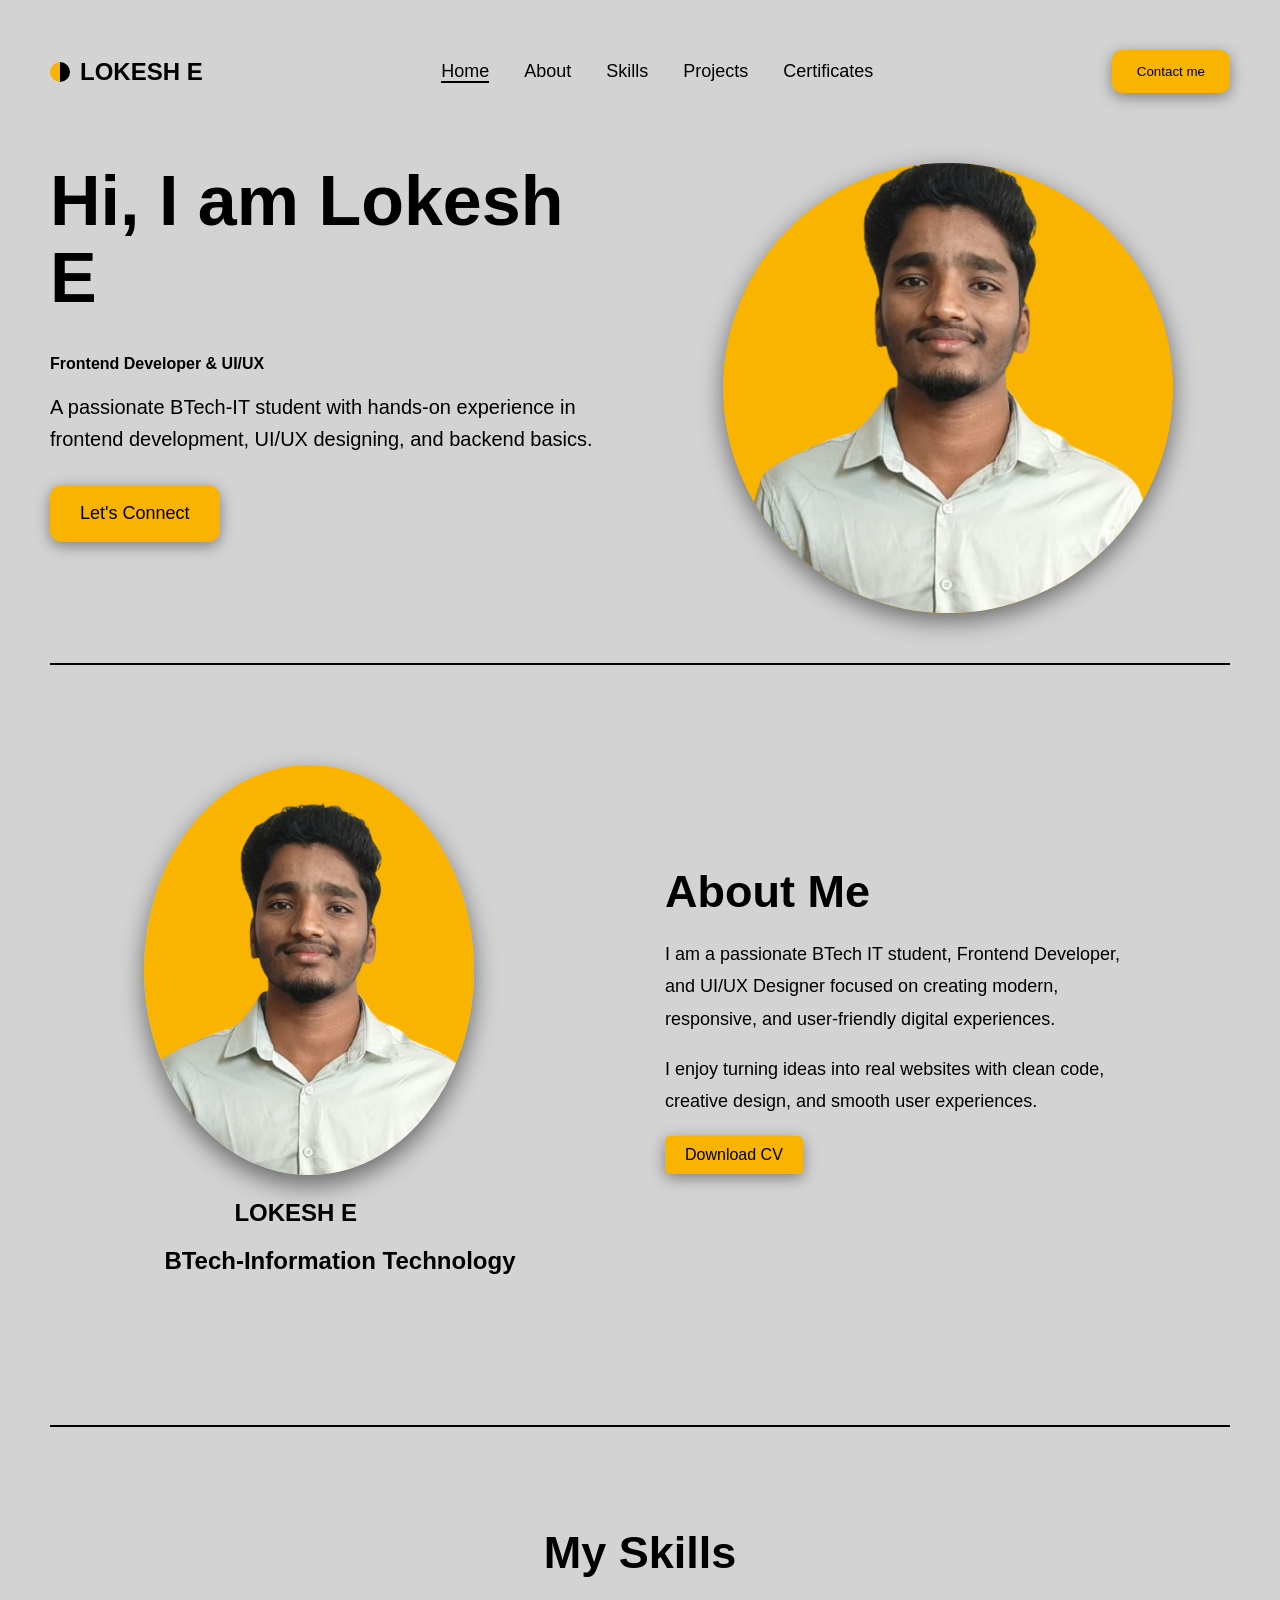
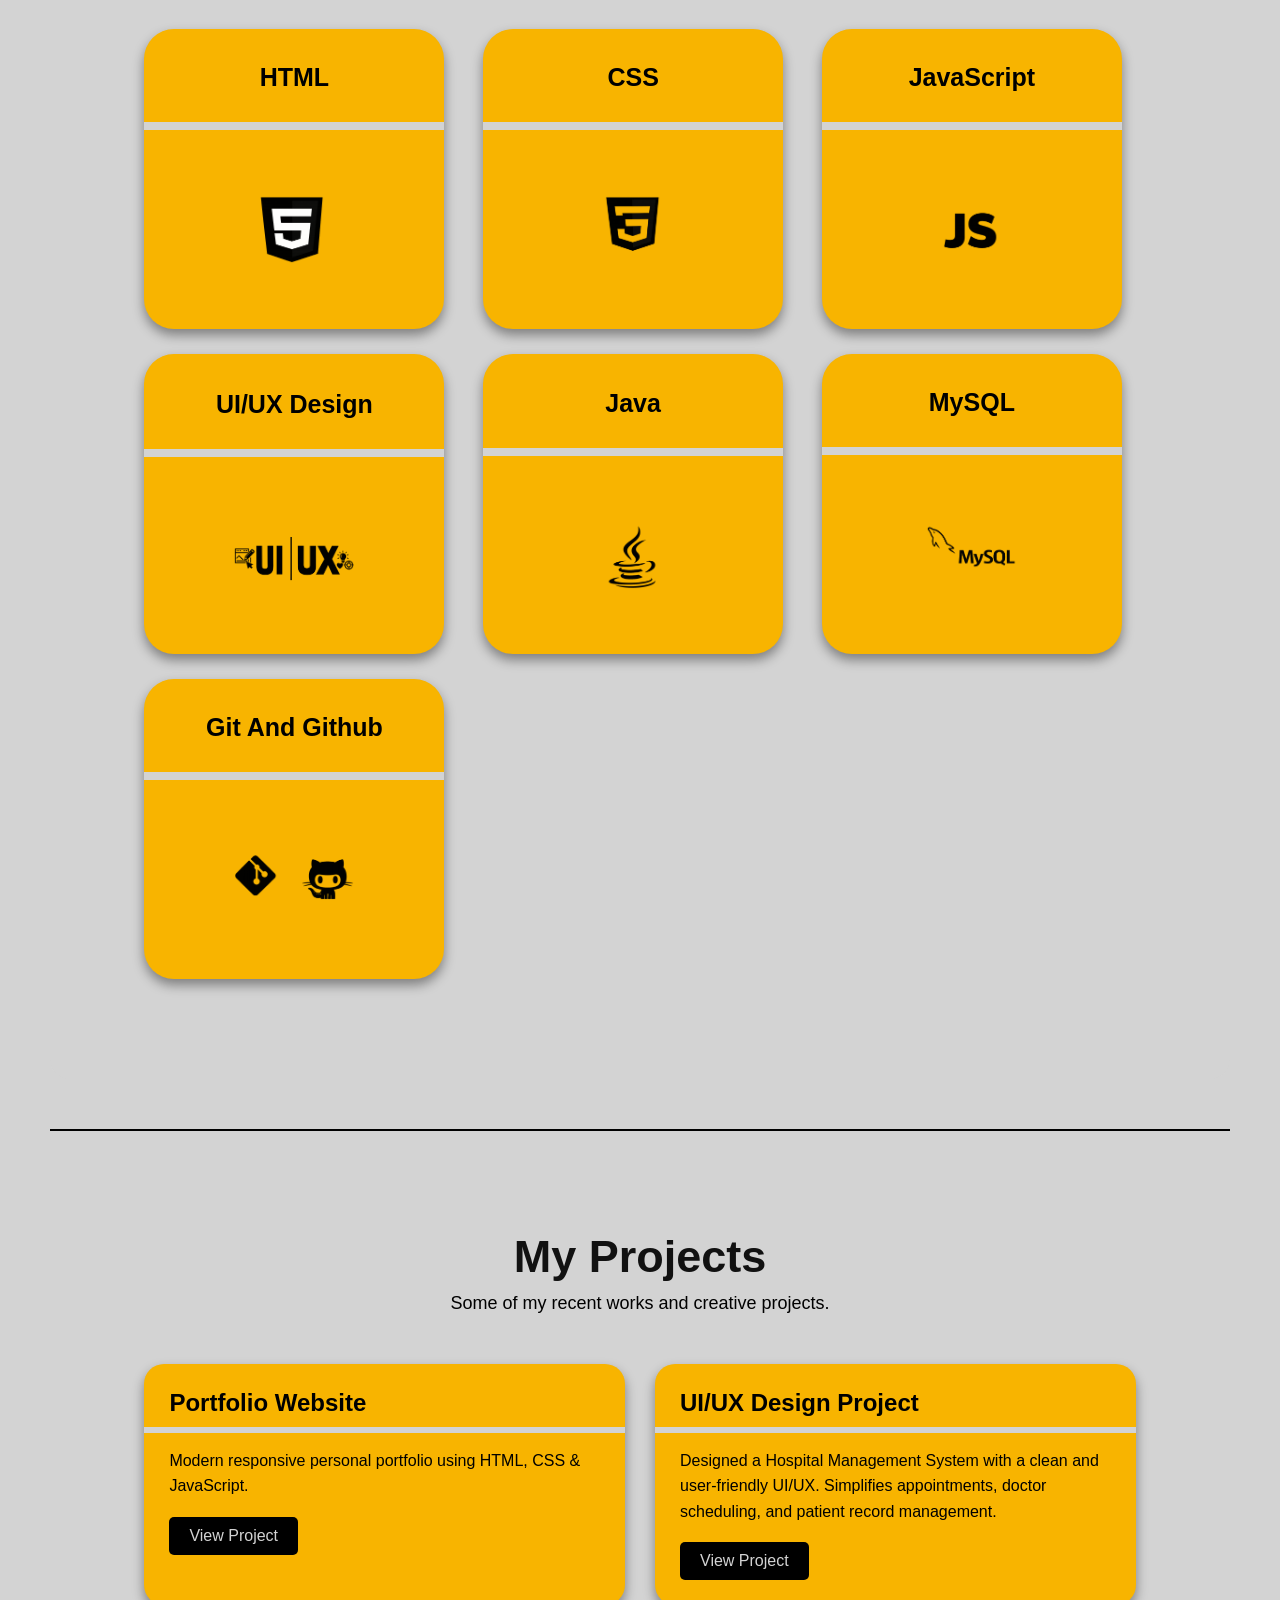
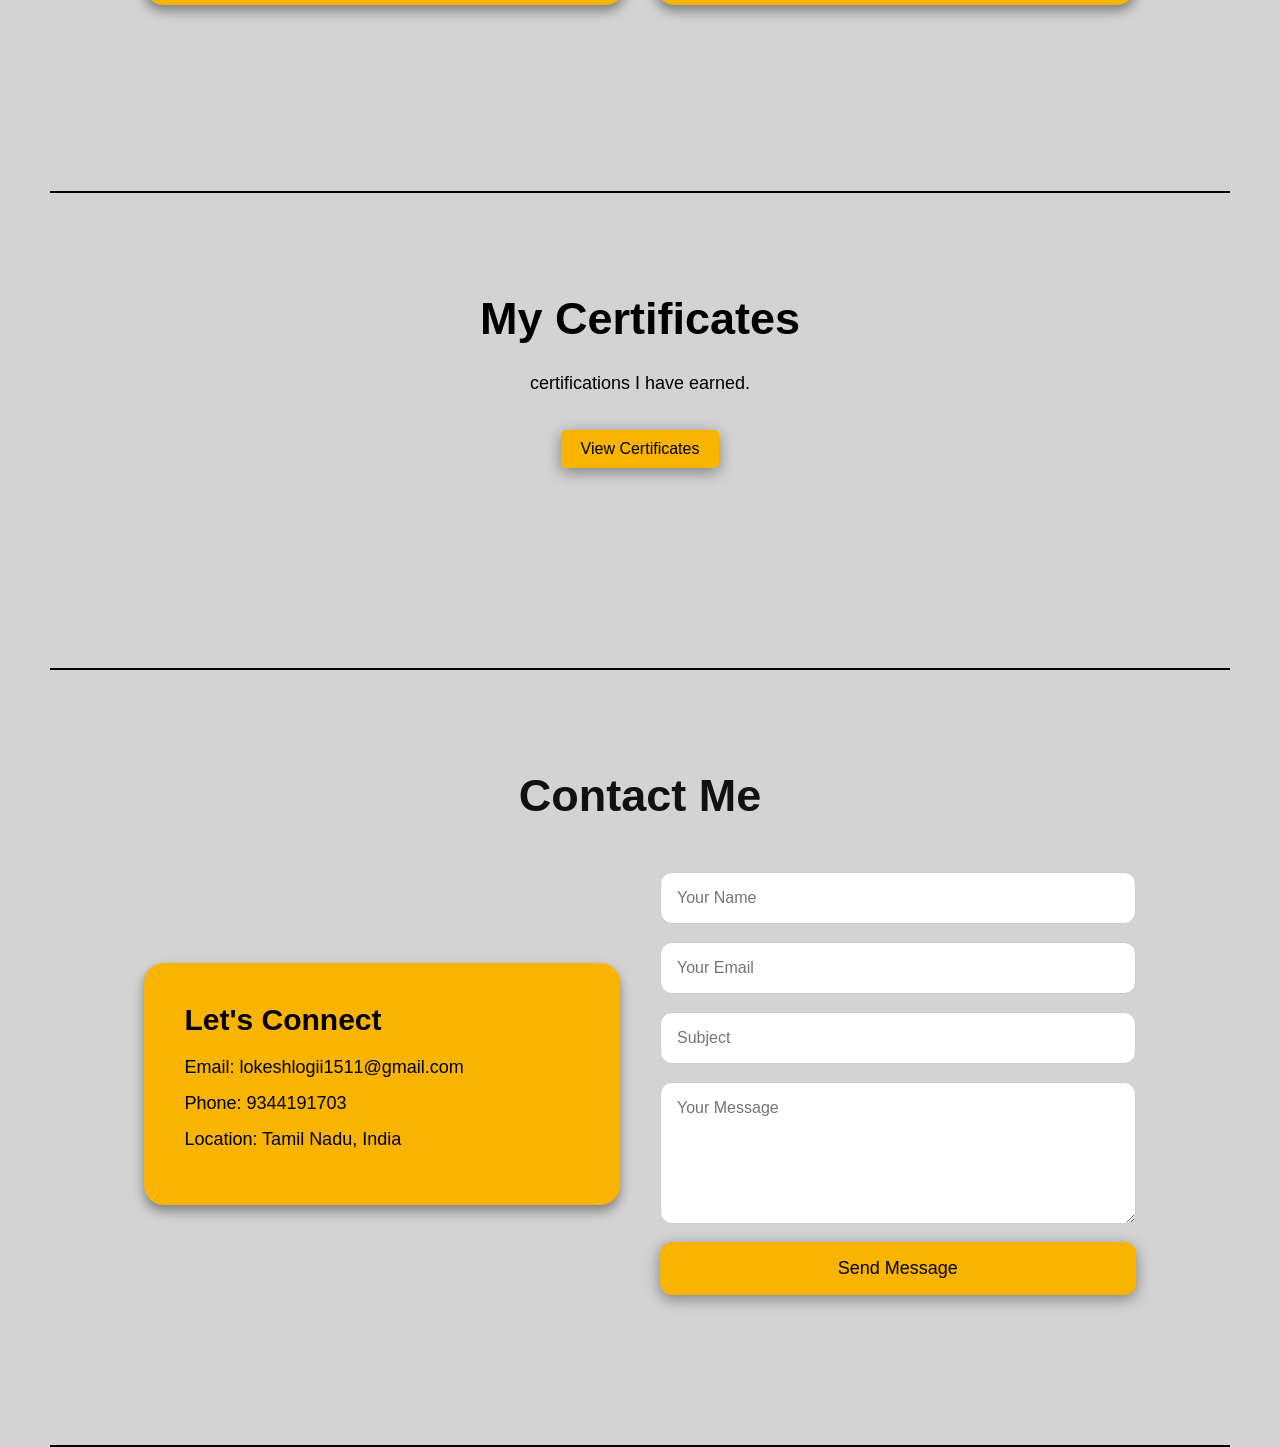
==== index.html @ 93bcae7d "updated" ====
<!-- index.html -->
<!DOCTYPE html>
<html lang="en">
<head>
  <meta charset="UTF-8" />
  <meta name="viewport" content="width=device-width, initial-scale=1.0" />
  <title>My Portfolio</title>
  <link rel="stylesheet" href="style.css" />
  <script src="https://cdn.jsdelivr.net/npm/@emailjs/browser@4/dist/email.min.js"></script>
<script>emailjs.init("MVGB-vqV0Q57H_fvR");</script>
</head>
<body>

 
  <header class="navbar">
    <div class="logo">
      <span class="circle"></span>
      <h2>LOKESH E</h2>
    </div>
    
      <button class="hamburger" onclick="toggleMenu()">☰</button>

    <nav>
      <ul class="nav-links">
        <li><a href="#" class="active">Home</a></li>
        <li><a href="#about">About</a></li>
        <li><a href="#skills">Skills</a></li>
        <li><a href="#projects">Projects</a></li>
        <li><a href="#certificates">Certificates</a></li>
      </ul>
    </nav>

    

    <button class="contact-btn" onclick="document.getElementById('contact').scrollIntoView({behavior:'smooth'})">
  Contact me
</button>





  </header>

  
  <section class="hero">

    <!-- Left -->
    <div class="hero-left">
      <h1>Hi, I am Lokesh E</h1><br>
      <p id="tagline"  style="font-weight: bold;"></p><br>

      <p class="desc">
        A passionate BTech-IT student with hands-on experience in 
        frontend development, UI/UX designing, and backend basics. 
      </p>

      <div class="buttons">
        <button class="yellow-btn">Let's Connect</button>
      </div>

    



    </div>

    <!-- Right -->
    <div class="hero-right">

      <div class="hexagon">
        <img src="images/loki.png" alt="profile">
    </div>

  </section>

<hr style="border: 1px solid black; width:100%;margin:0;padding: 0;display: block;">

<!-- About Section -->
<section class="about" id="about">

    <div class="about-container">

        <div class="about-image">
            <img src="images/loki.png" alt="About Me">
            <h1><strong>LOKESH E</strong></h1>
            <h2>BTech-Information Technology</h2>
        </div>


        <div class="about-content">
            <h2>About Me</h2>
            <p>
                I am a passionate BTech IT student, Frontend Developer, and UI/UX Designer 
                focused on creating modern, responsive, and user-friendly digital experiences.
            </p>

            <p>
                I enjoy turning ideas into real websites with clean code, creative design, 
                and smooth user experiences.
            </p>
        <a href="files/resume.pdf" download="My_Resume.pdf">
  <button class="download-btn">Download CV</button>
</a>


        </div>

    </div>

</section>

<hr style="border: 1px solid black; width:100%;margin:0;padding: 0;display: block;">

<!-- Skills Section -->
<section class="skills" id="skills">

    <div class="skills-title">
        <h2>My Skills</h2>
        
    </div>

    <div class="skills-container">

        <div class="skill-card">
            <h3>HTML</h3>
            <img src="images/html.png" alt="css Logo" class="skill-logo">
        </div>

        <div class="skill-card">
            <h3>CSS</h3>
            <img src="images/css.png" alt="css Logo" class="skill-logo">
        </div>

        <div class="skill-card">
            <h3>JavaScript</h3>
            <img src="images/javas.png" alt="css Logo" class="skill-logo">
        </div>

        <div class="skill-card">
            <h3>UI/UX Design</h3>
            <img src="images/uiux.png" alt="css Logo" class="skill-logo">
        </div>

        <div class="skill-card">
            <h3>Java</h3>
            <img src="images/java.png" alt="css Logo" class="skill-logo">
        </div>

        <div class="skill-card">
            <h3>MySQL</h3>
            <img src="images/mysql.png" alt="css Logo" class="skill-logo">
        </div>

        <div class="skill-card">
            <h3>Git And Github</h3>
            <img src="images/gittt.png" alt="css Logo" class="skill-logo">
        </div>

    </div>

    



</section>
<hr style="border: 1px solid black; width:100%;margin:0;padding: 0;display: block;">

<!-- Projects Section -->
<section class="projects" id="projects">

    <div class="projects-title">
        <h2>My Projects</h2>
        <p>Some of my recent works and creative projects.</p>
    </div>

    <div class="projects-container">

        <div class="project-card">
            
            <div class="project-info">
                <h3>Portfolio Website</h3>
                <p>Modern responsive personal portfolio using HTML, CSS & JavaScript.</p>
               
               
               <a href="https://lokeshportfolio.com">
                   <button class="project-btn">View Project</button>
               </a>
            </div>
        </div>

        <div class="project-card">
           
            <div class="project-info">
                <h3>UI/UX Design Project</h3>
                <p>Designed a Hospital Management System with a clean and user-friendly UI/UX.
Simplifies appointments, doctor scheduling, and patient record management.</p>
                <a href="https://www.figma.com/proto/z6dIRFaOlPgGV0LxePSB5R/Hospital-Management-System?node-id=0-1&t=pDQ29hQ1qVlPrXyd-1">
                   <button class="project-btn">View Project</button>
               </a>
            </div>
        </div>

    </div><br><br>

</section>

<hr style="border: 1px solid black; width:100%;margin:0;padding: 0;display: block;">
<!-- Certificates Section -->
<section class="certificates" id="certificates">

    <div class="certificate-title">
        <h2>My Certificates</h2><br>
        <p>certifications I have earned.</p><br><br>
        <a href="certicates.html">
                   <button class="certificate-btn">View Certificates</button>
               </a>
    </div>
</section>
  <hr style="border: 1px solid black; width:100%;margin:0;padding: 0;display: block;">
 



<!-- Contact Section -->
<section class="contact" id="contact">

    <div class="contact-title">
        <h2>Contact Me</h2>
        
    </div>

    <div class="contact-container">

        <div class="contact-info">
            <h3>Let's Connect</h3>
            <p>Email: lokeshlogii1511@gmail.com</p>
            <p>Phone: 9344191703</p>
            <p>Location: Tamil Nadu, India</p>
        </div>

        <form class="contact-form" id="contact-form">

            <input type="text" placeholder="Your Name" required>

            <input type="email" placeholder="Your Email" required>

            <input type="text" placeholder="Subject" required>

            <textarea rows="6" placeholder="Your Message" required></textarea>

            <button type="submit">Send Message</button>

        </form>
        <div id="success-msg" style="display:none; color:green; font-size:18px; text-align:center; margin-top:20px;">
    ✅ Message Sent Successfully!
</div>

    </div>

</section>

<hr style="border: 1px solid black;">
  <script src="script.js"></script>
  <div class="lightbox" id="lightbox">
    <span class="lightbox-close" onclick="closeLightbox()"></span>
    <img id="lightbox-img" src="" alt="Certificate">
</div>
</body>
</html>
---- style.css ----
/* style.css */

*{
  margin:0;
  padding:0;
  box-sizing:border-box;
  font-family:Arial, Helvetica, sans-serif;
}

body{
  background:lightgrey;
  color:black;
  padding:0 50px;
  margin: 0;
  overflow-x: hidden;
  padding-top: 50px;
}

/* Navbar */
.navbar{
  display:flex;
  justify-content:space-between;
  align-items:center;
}

.logo{
  display:flex;
  align-items:center;
  gap:10px;
}

.circle{
  width:20px;
  height:20px;
  border-radius:50%;
  background:linear-gradient(to right,#F8B400 50%,black 50%);
}

.nav-links{
  display:flex;
  list-style:none;
  gap:35px;
}

.nav-links a{
  text-decoration:none;
  color:black;
  font-size:18px;
}

.nav-links .active{
  border-bottom:2px solid black;
}

.contact-btn{
  padding:14px 25px;
  border:none;
  background:#F8B400;
  color:black;
  border-radius:10px;
  cursor:pointer;
}
.contact-btn {
    box-shadow: 0 4px 15px rgba(0, 0, 0, 0.4);
}

/* Hero */
.hero{
  display:flex;
  justify-content:space-between;
  margin-top:70px;
  gap:50px;
}
/* Left */
.hero-left{
  width:50%;
}


.tagline{
  margin-bottom:20px;
  font-size:18px;

}


.hero-left h1{
  font-size:70px;
  line-height:1.1;
  margin-bottom:20px;
}

.desc{
  font-size:20px;
  color:black;
  line-height:1.6;
  margin-bottom:30px;
}

.buttons{
  display:flex;
  gap:20px;
  margin-bottom:60px;
}

.yellow-btn{
  background:#F8B400;
  border:none;
  padding:18px 30px;
  font-size:18px;
  border-radius:12px;
  cursor:pointer;
}
.yellow-btn {
    box-shadow: 0 4px 15px rgba(0, 0, 0, 0.4);
}

.portfolio-btn{
  border:none;
  background:none;
  font-size:20px;
  cursor:pointer;
}

.stats{
  display:flex;
  gap:80px;
}

.stats h2{
  font-size:55px;
}

.stats p{
  margin-top:10px;
  color:#444;
}

/* Right */
.hero-right{
  width:50%;
  position:relative;
}

.hexagon{
  width:450px;
  height:450px;
  background:#F8B400;
  border-radius: 50%;
  display:flex;
  justify-content:center;
  align-items:flex-end;
  overflow:hidden;
  margin:auto;
  box-shadow: 0 8px 25px rgba(0,0,0,0.5);
}

.hexagon img{
  width:90%;
  padding-top:50px;
}

/* Follow */
.follow{
  display:flex;
  justify-content:center;
  align-items:center;
  gap:20px;
  margin-top:30px;
}

.icons{
  display:flex;
  gap:15px;
  font-size:22px;
}


/* About Section */

.about{
    padding:100px 8%;
    background:lightgrey;
    color:black;
    border-radius: 10px;
}

.about-container{
    display:grid;
    grid-template-columns:1fr 1fr;
    gap:50px;
    align-items:center;
}

.about-image img{
    width:70%;
    height:50%;
    border-radius:50%;
    box-shadow:0 10px 25px rgba(0,0,0,0.5);
}
.about-image h1{
    padding-left: 90px;
    padding-top: 20px;
}
.about-image h2{
    padding-left: 20px;
    padding-top: 20px;
}

.about-content h2{
    font-size:45px;
    color:black;
    margin-bottom:20px;
}

.about-content p{
    font-size:18px;
    color:black;
    line-height:1.8;
    margin-bottom:18px;
}

.about-details{
    display:flex;
    gap:35px;
    margin:30px 0;
    flex-wrap:wrap;
}

.about-details div{
    background:#f5f5f5;
    padding:20px 25px;
    border-radius:18px;
    text-align:center;
    min-width:130px;
}

.about-details h3{
    font-size:30px;
    color:#111;
}

.about-details span{
    color:#666;
    font-size:15px;
}

.about-btn{
    display:inline-block;
    padding:15px 28px;
    background:#111;
    color:white;
    text-decoration:none;
    border-radius:12px;
    transition:0.3s;
}

.about-btn:hover{
    background:#f4d000;
    color:#111;
}

/* Responsive */

@media(max-width:900px){

.about-container{
    grid-template-columns:1fr;
}

.about-content{
    text-align:center;
}

.about-details{
    justify-content:center;
}

}

.download-btn {
  padding: 10px 20px;
  background-color:#F8B400;
  color:black;
  border: none;
  border-radius: 5px;
  cursor: pointer;
  font-size: 16px;
}
.download-btn {
    box-shadow: 0 4px 15px rgba(0, 0, 0, 0.4);
}



/* Skill Box */
.skill-box{
  margin-top:40px;
  background:black;
  color:white;
  padding:30px;
  border-radius:25px;
  display:grid;
  grid-template-columns:repeat(3,1fr);
  gap:15px;
}

.skill-box span{
  background:#2a2a2a;
  padding:12px;
  text-align:center;
  border-radius:10px;
}

/* Responsive */
@media(max-width:1000px){

  body{
    padding:30px;
  }

  .hero{
    flex-direction:column;
  }

  .hero-left,
  .hero-right{
    width:100%;
  }

  .hero-left h1{
    font-size:50px;
  }

  .hexagon{
    width:320px;
    height:350px;
  }

}




/* Skills Section */

.skills{
    padding:100px 8%;
    background:lightgrey;
    color:black;
    border-radius: 20px;
}

.skills-title{
    text-align:center;
    margin-bottom:50px;
    color:black;
}

.skills-title h2{
    font-size:45px;
    margin-bottom:10px;
}

.skills-title p{
    color:black;
    font-size:18px;
}

.skills-container{
    display:grid;
    grid-template-columns:repeat(auto-fit,minmax(300px,1fr));
    gap:25px;
    border-radius: 20px;
    /* background-color: #1e1e1e; */
}

.skill-card{
    background:#F8B400;
    border-radius:30px;
    transition:0.3s;
    width:300px;
    height:300px;

    display :flex;
    flex-direction: column;   
    justify-content: center;  
    align-items: center;      
    text-align: center;
}
.skill-card {
  box-shadow: 0 6px 12px rgba(0,0,0,0.4);
}

.skill-card:hover{
    transform:translateY(-8px);
}

.skill-card h3{  
    font-size:25px;
    /* white line */
  padding-bottom: 50px;           /* space between text and line */
  margin-bottom: 15px; 
  width:100%;
  margin-top: -30px; 
}
.skill-card h3::after {
  content: "";
  display: block;
  width: 100%;
  height: 8px;
  background-color: lightgrey;
  margin-top: 30px;   /* reduce this value to move line closer */
}

.skill-card img {
  width: 120px;   
  height: auto;  
 
}





.skill-logo {
    width: 80px;   /* adjust size */
    height: auto;  /* keeps proportions */
}


/* Projects Section */

.projects{
    padding:100px 8%;
    background:lightgrey;
    border-radius: 10px;
}

.projects-title{
    text-align:center;
    margin-bottom:50px;
}

.projects-title h2{
    font-size:45px;
    color:#111;
    margin-bottom:10px;
}

.projects-title p{
    font-size:18px;
    color:black;
}


.projects-container{
    display:grid;
    grid-template-columns:repeat(auto-fit,minmax(320px,1fr));
    gap:30px;
}

.project-card{
    background:#F8B400;
    border-radius:20px;
    overflow:hidden;
    box-shadow:0 8px 20px rgba(0,0,0,0.08);
    transition:0.3s;
}
.project-card {
  box-shadow: 0 6px 12px rgba(0,0,0,0.4);
}
.project-card:hover{
    transform:translateY(-8px);
}
.project-card:hover{
    transform:translateY(-10px);
}

.project-card img{
    width:100%;
    height:220px;
    object-fit:cover;
}

.project-info{
    padding:25px;
}

.project-info h3{
    font-size:24px;
    margin-bottom:0px;
    color:black;
    border-bottom: 3px solid black;
    padding-bottom: 10px;
}

.project-info p{
    color:black;
    line-height:1.6;
    margin-bottom:18px;
    margin-top: 15px;
}

.project-info a{
    text-decoration:none;
    color:#111;
    font-weight:bold;
}


.project-btn {
 
  padding: 10px 20px;
  background-color:black;   
  color:lightgrey;              
  border: none;
  border-radius: 5px;
  cursor: pointer;
  font-size: 16px;
  
}
.project-card .project-info h3 {
    border-bottom: 6px solid lightgrey !important;
    padding-bottom: 10px !important;
    display: block !important;
    width: calc(100% + 50px) !important;
    margin-left: -25px !important;
    padding-left: 25px !important;
}

/* Certificates Section */

.certificates{
    padding:100px 8%;
    background:lightgrey;
    color:black;
    border-radius: 10px;
}

.certificate-title{
    text-align:center;
    margin-bottom:50px;
}

.certificate-title h2{
    font-size:45px;
    margin-bottom:10px;
}

.certificate-title p{
    font-size:18px;
    color:black;
}

.certificate-container{
    display:grid;
    grid-template-columns:repeat(auto-fit,minmax(280px,1fr));
    gap:25px;
}

.certificate-card{
    background:#F8B400;
    padding:30px;
    border-radius:18px;
    transition:0.3s;
    
    color:black;
}

.certificate-card:hover{
    transform:translateY(-10px);
    border-color:#f4d000;
}

.certificate-card h3{
    font-size:24px;
    margin-bottom:15px;
}

.certificate-card p{
    color:#ccc;
    line-height:1.6;
    margin-bottom:20px;
}

.certificate-card span{
    display:inline-block;
    background:#ffdd1da4;
    color:black;
    padding:8px 16px;
    border-radius:20px;
    font-weight:bold;
}
.certificate-btn {
 
  padding: 10px 20px;
  background-color:#F8B400;   
  color:black;              
  border: none;
  border-radius: 5px;
  cursor: pointer;
  font-size: 16px;
  
}
.certificate-btn {
    box-shadow: 0 4px 15px rgba(0, 0, 0, 0.4);
}

.certificate-card img{
  width:250px;
  height:200px;
  border-radius: 10px;
}
.certificates-btn{
  background-color: black;
  color:lightgrey;
   padding: 10px 20px;
   border: none;
  border-radius: 5px;
  cursor: pointer;
  font-size: 16px;
}



/* Contact Section */

.contact{
    padding:100px 8%;
    background:lightgrey;
}

.contact-title{
    text-align:center;
    margin-bottom:50px;
}

.contact-title h2{
    font-size:45px;
    color:#111;
    margin-bottom:10px;
}

.contact-title p{
    font-size:18px;
    color:#666;
}

.contact-container{
    display:grid;
    grid-template-columns:1fr 1fr;
    gap:40px;
    align-items:center;
}

.contact-info{
    background:#F8B400;
    color:black;
    padding:40px;
    border-radius:20px;
}
.contact-info{
  box-shadow: 0 6px 12px rgba(0,0,0,0.4);
}

.contact-info h3{
    font-size:30px;
    margin-bottom:20px;
}

.contact-info p{
    margin-bottom:15px;
    color:black;
    font-size:18px;
}

.contact-form{
    display:flex;
    flex-direction:column;
    gap:18px;
}

.contact-form input,
.contact-form textarea{
    width:100%;
    padding:16px;
    border:1px solid #ccc;
    border-radius:12px;
    font-size:16px;
    outline:none;
}

.contact-form input:focus,
.contact-form textarea:focus{
    border-color:#f4d000;
}

.contact-form button{
    padding:16px;
    border:none;
    background:#F8B400;
    color:black;
    font-size:18px;
    border-radius:12px;
    cursor:pointer;
    transition:0.3s;
    
    box-shadow: 0 4px 15px rgba(0, 0, 0, 0.4);

}




/* Responsive */

@media(max-width:900px){

.contact-container{
    grid-template-columns:1fr;
}

}



html {
  scroll-behavior: smooth;
}

.contact-btn {
  scroll-behavior: smooth;
}

body > hr {
    box-sizing: border-box;
    width: 100% !important;
    margin-left: 0 !important;
    margin-right: 0 !important;
    margin-top: 50px !important;
}

.lightbox {
    display: none;
    position: fixed;
    top: 0;
    left: 0;
    width: 100%;
    height: 100%;
    background: rgba(0,0,0,0.8);
    z-index: 9999;
    justify-content: center;
    align-items: center;
}

.lightbox.active {
    display: flex;
}

.lightbox img {
    max-width: 90%;
    max-height: 90vh;
    border-radius: 10px;
    box-shadow: 0 0 30px rgba(0,0,0,0.5);
}

.lightbox-close {
    position: fixed;
    top: 20px;
    right: 30px;
    font-size: 40px;
    color: white;
    cursor: pointer;
}

.cert-img {
    cursor: pointer;
}

.lightbox {
    display: none;
}

.lightbox.active {
    display: flex;
}

.lightbox {
    display: none;
    position: fixed;
    top: 0;
    left: 0;
    width: 100%;
    height: 100%;
    background: rgba(0,0,0,0.8);
    z-index: 9999;
    justify-content: center;
    align-items: center;
    cursor: pointer;
}






/* Dark background */
.certificates-page {
    background: #1a1a1a;
    min-height: 100vh;
    padding: 50px;
    border-radius: 20px;
}

/* Title styling */
.certificates-page h2 {
    color: white;
    font-size: 42px;
    text-align: center;
    margin-bottom: 10px;
}

.certificates-page h2::after {
    content: '';
    display: block;
    width:100%;
    height: 4px;
    background: #FFC300;
    margin: 10px auto 0;
    border-radius: 2px;
}

.certificates-page p {
    color: #aaaaaa;
    text-align: center;
    margin-bottom: 40px;
}

/* Card styling */
.certificate-card {
    background: #2a2a2a;
    border-radius: 15px;
    padding: 20px;
    transition: transform 0.3s, box-shadow 0.3s;
    border: 1px solid #333;
}

.certificate-card h3 {
    color: #FFC300;
    font-size: 18px;
    margin-bottom: 15px;
    border-bottom: 2px solid #FFC300;
    padding-bottom: 8px;
}

/* Hover animation */
.certificate-card:hover {
    transform: translateY(-10px);
    box-shadow: 0 15px 35px rgba(255, 195, 0, 0.2);
}

.certificate-card img {
    border-radius: 8px;
    width: 100%;
    cursor: pointer;
    transition: opacity 0.3s;
}

.certificate-card img:hover {
    opacity: 0.85;
}

/* Back button */
.certificates-btn {
    background: #FFC300;
    color: black;
    font-weight: bold;
    padding: 12px 30px;
    border: none;
    border-radius: 8px;
    cursor: pointer;
    font-size: 16px;
    transition: 0.3s;
}

.certificates-btn:hover {
    background: white;
    box-shadow: 0 5px 15px rgba(255,195,0,0.5);
}

.hamburger {
    display: none;
    font-size: 28px;
    background: none;
    border: none;
    cursor: pointer;
    color: black;
}

@media (max-width: 768px) {
  body{
    overflow-x: hidden;
  }

    /* Fix Navbar */
    .navbar {
        flex-direction: column;
        align-items: flex-start;
        padding: 10px 15px;
        gap: 8px;
    }


    .hamburger {
        display: block;
    }

    .nav-links {
        display: none;
        flex-direction: column;
        width: 100%;
        gap: 10px;
        padding: 10px 0;
        list-style: none;
    }
  
    .nav-links.active {
        display: flex;
    }

    .contact-btn {
        display: none;
    }
    
    .nav-links a {
        font-size: 13px;
    }

    /* Hide contact me button in navbar */
    .contact-me-btn {
        display: none;
        margin-top:5px;
    }

    /* Fix Hero */
    .hero {
        flex-direction: column;
        padding: 20px 15px;
        text-align: left;
        gap: 20px;
    }

    .hero h1 {
        font-size: 32px;
    }

    /* Fix Profile Image size */
    .hexagon {
        width: 250px !important;
        height: 250px !important;
        margin: 0 auto;
    }

    /* Fix Skills - 2 columns */
    .skills-container {
        grid-template-columns: 1fr 1fr !important;
        gap: 15px !important;
        padding: 0 15px !important;
        width: 100% !important;
        box-sizing: border-box !important;
    }

    .skill-card {
        padding: 15px;
        width: 100% !important;
        box-sizing: border-box !important;
    }

    .skill-card h3 {
        font-size: 14px;
    }

    /* Fix Projects - 1 column */
    .projects-container {
        grid-template-columns: 1fr !important;
    }

    /* Fix About section */
    .about-container {
        flex-direction: column;
        text-align: center;
    }

    .about-text {
        font-size: 16px;
        text-align: left;
    }
    .about-image{
      text-align: center;
      width:100%;
    }
    .about-image h1,.about-image h2{
      text-align: center !important;
     
    }


    /* Fix Certificate - 1 column */
    .certificate-container {
        grid-template-columns: 1fr !important;
    }

    /* Fix HR line */
    hr {
        width: 100% !important;
        margin-left: 0 !important;
    }

    /* Fix Contact */
    .contact-container {
        flex-direction: column;
    }

    .contact-form input,
    .contact-form textarea {
        width: 100% !important;
        box-sizing: border-box;
    }
}
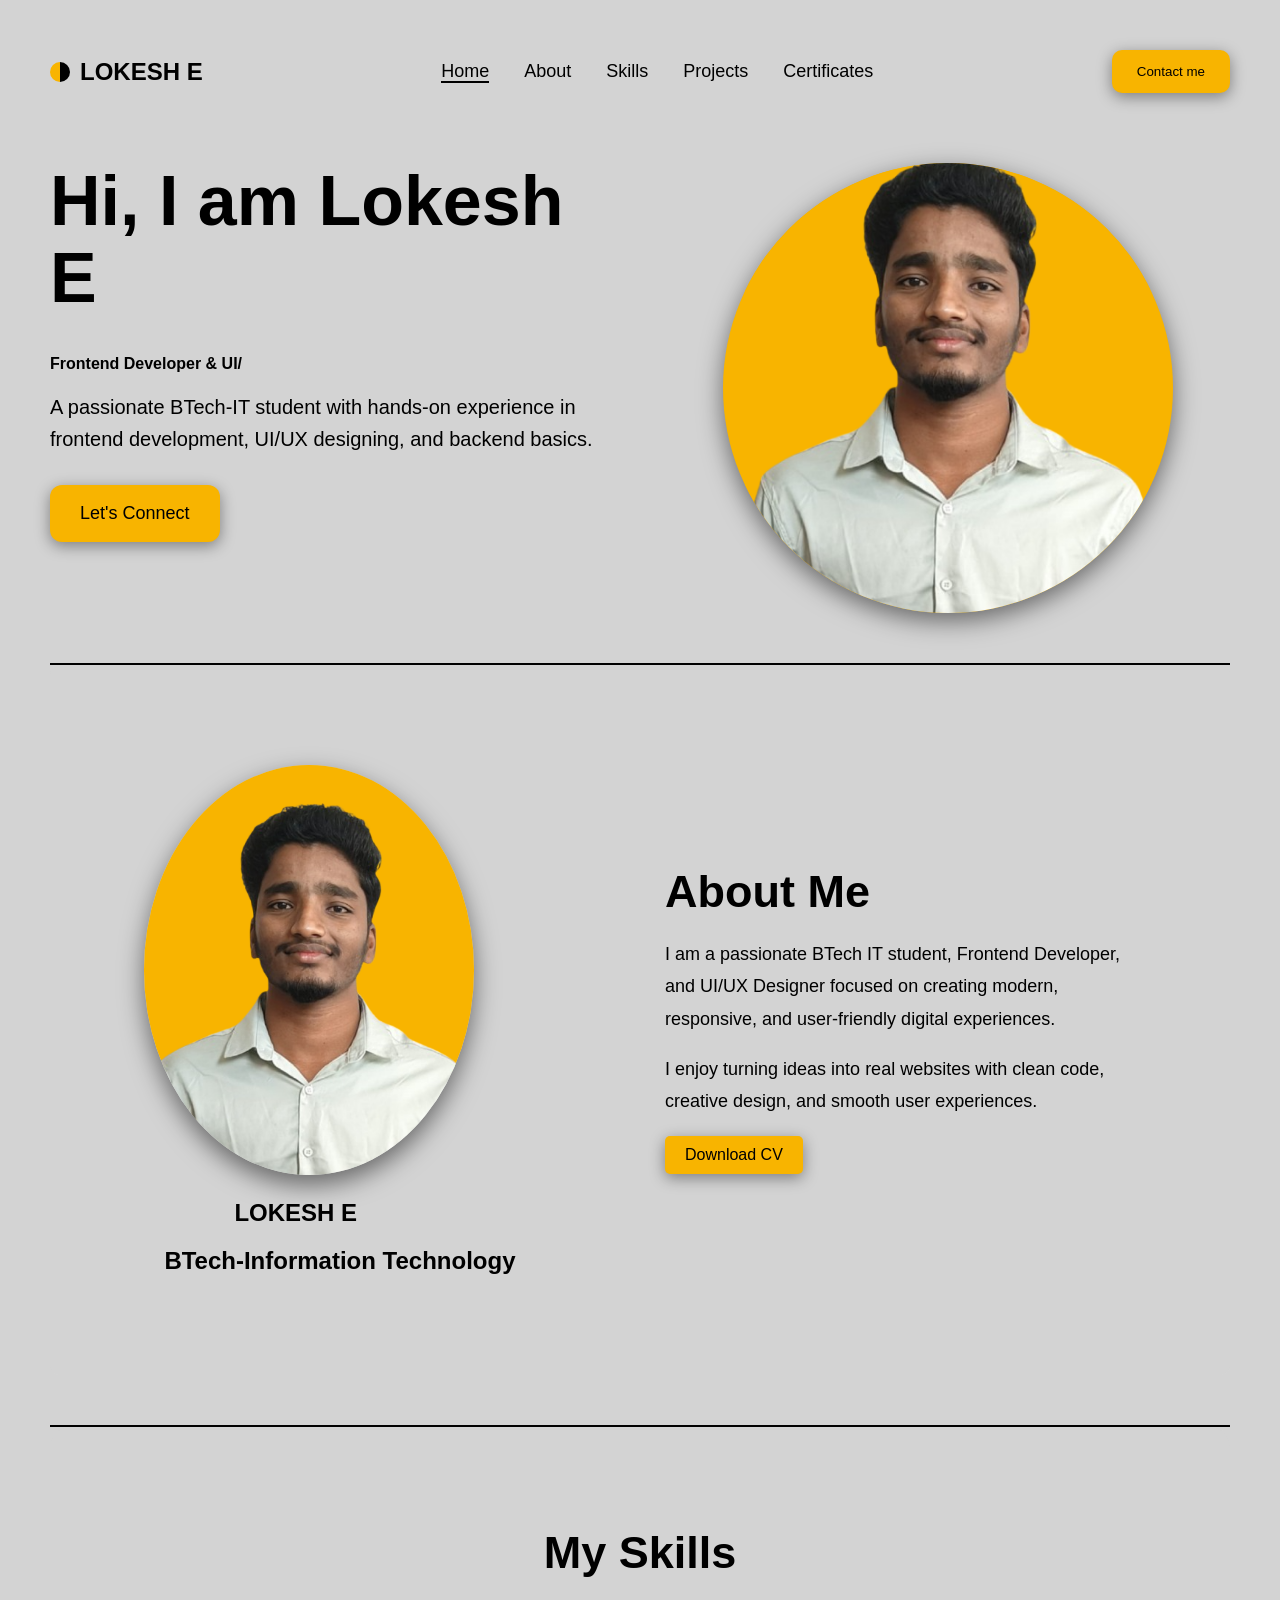
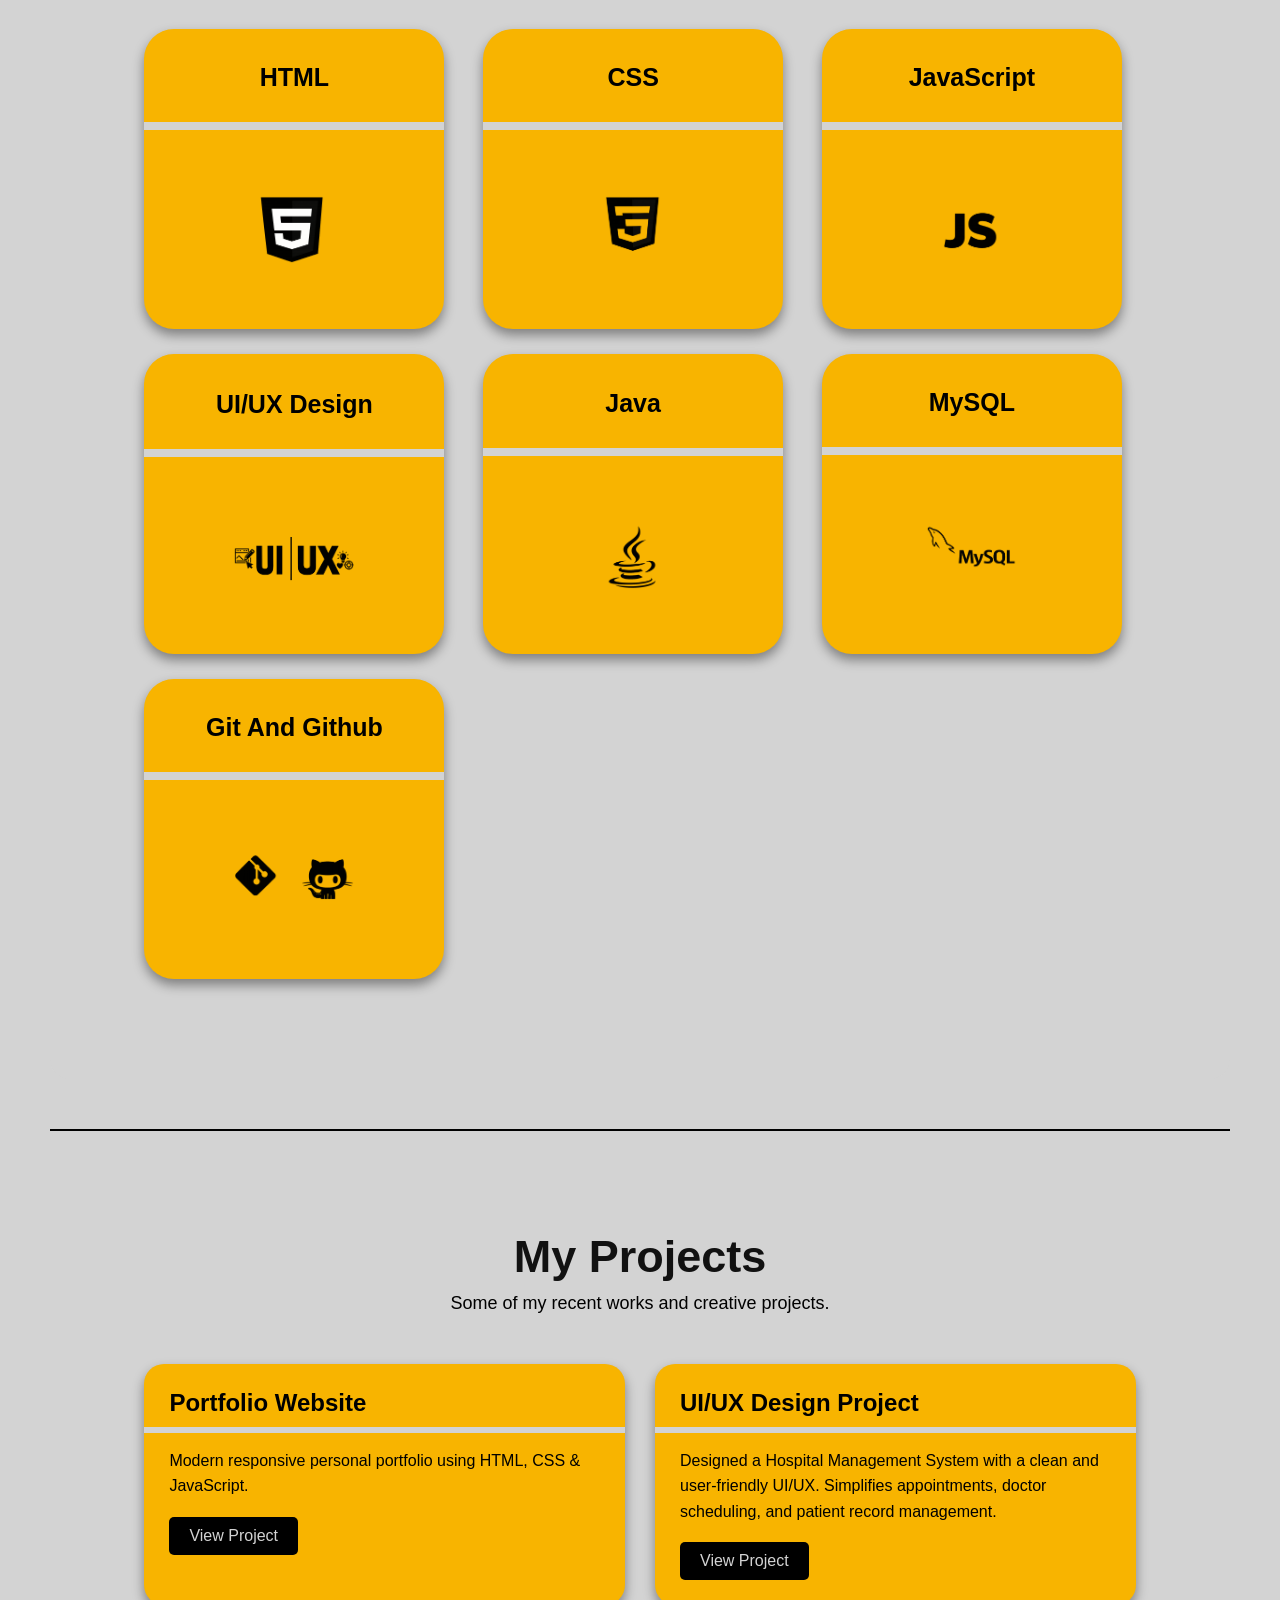
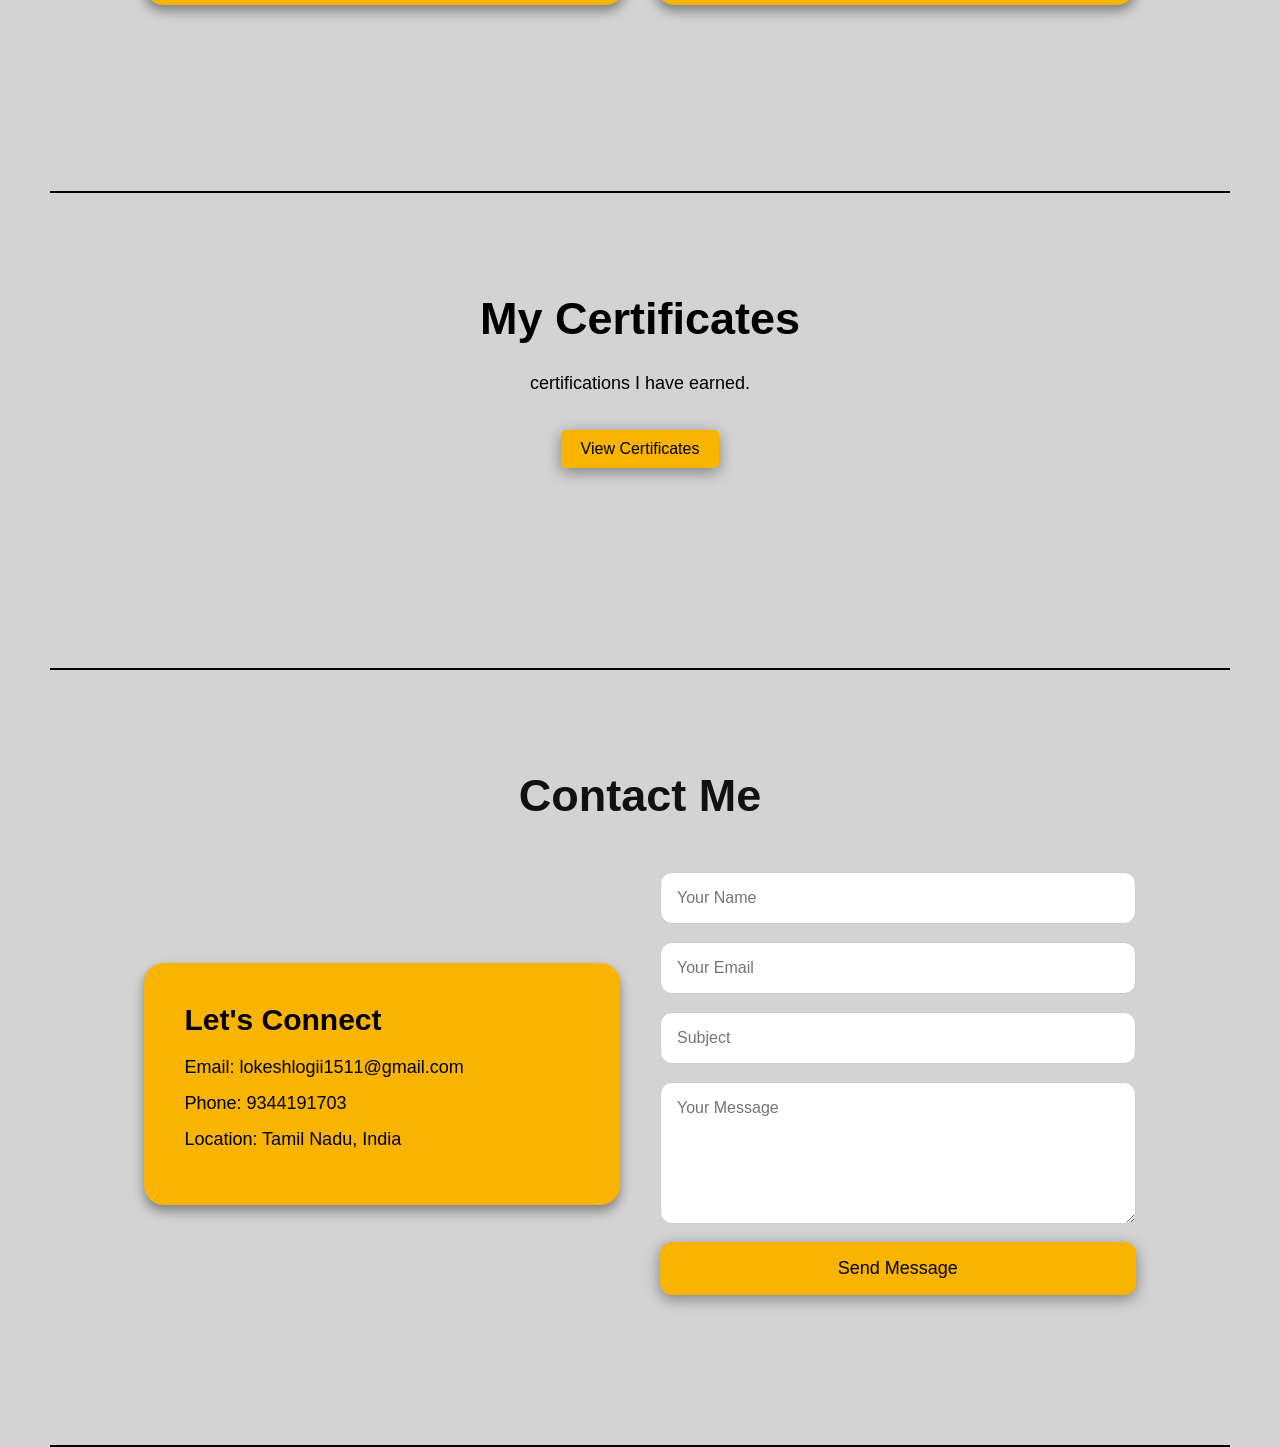
==== commit 185b171d: "updated" ====
--- a/index.html
+++ b/index.html
@@ -22,7 +22,7 @@
 
     <nav>
       <ul class="nav-links">
-        <li><a href="#" class="active">Home</a></li>
+        <li><a href="#home" class="active">Home</a></li>
         <li><a href="#about">About</a></li>
         <li><a href="#skills">Skills</a></li>
         <li><a href="#projects">Projects</a></li>
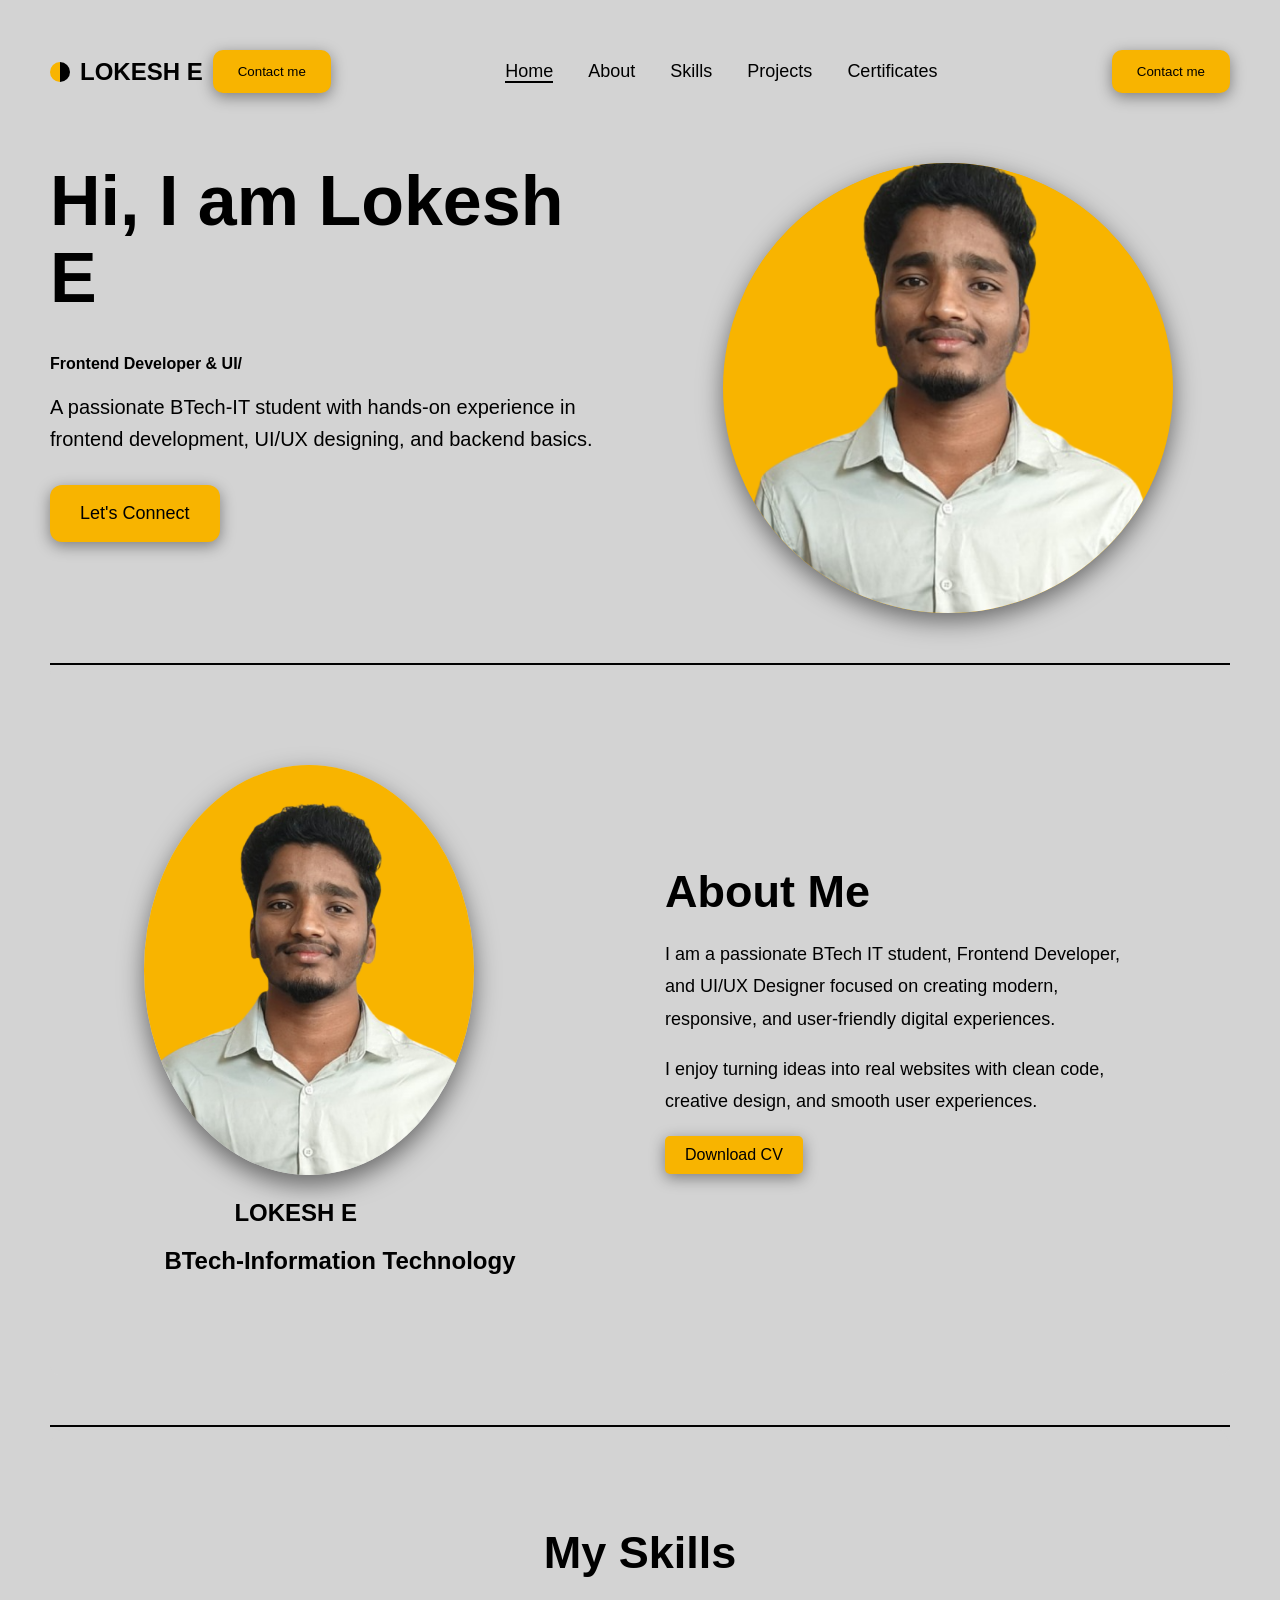
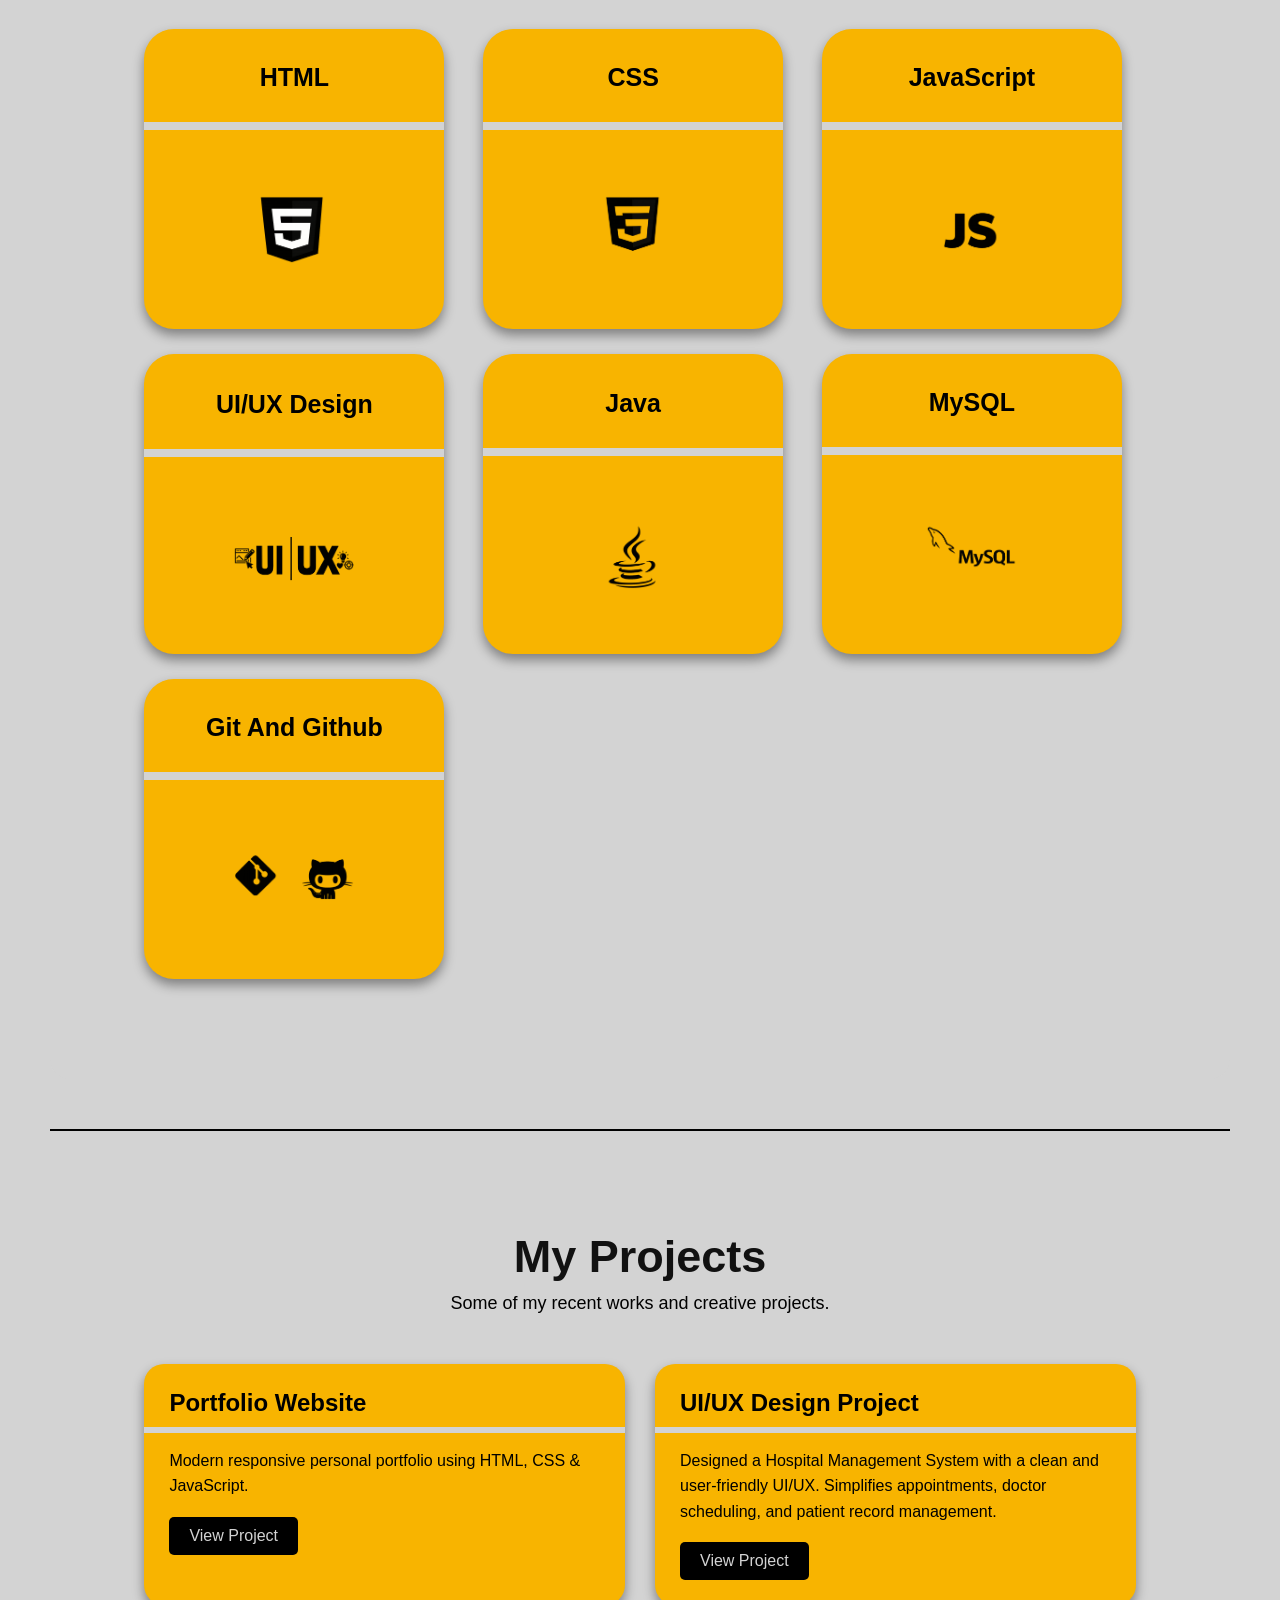
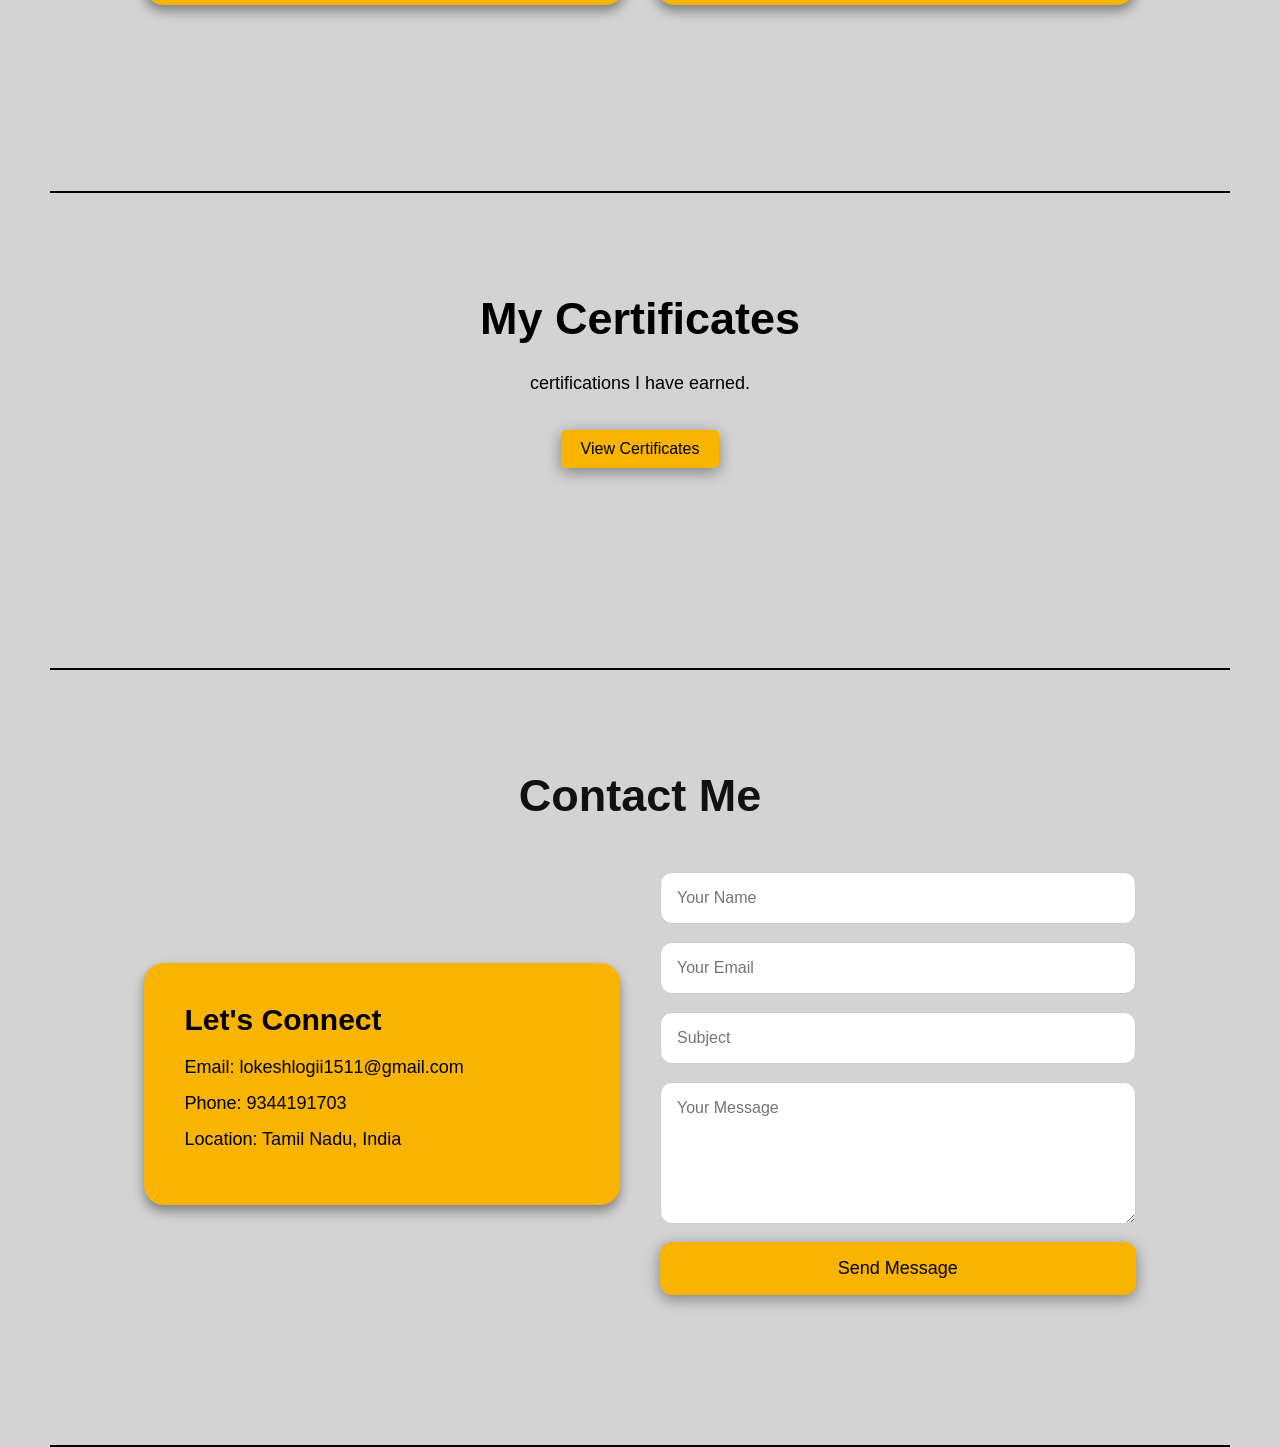
==== commit d45f65fb: "up" ====
--- a/index.html
+++ b/index.html
@@ -16,6 +16,10 @@
     <div class="logo">
       <span class="circle"></span>
       <h2>LOKESH E</h2>
+      <button class="contact-btn" onclick="document.getElementById('contact').scrollIntoView({behavior:'smooth'})">
+  Contact me
+</button>
+
     </div>
     
       <button class="hamburger" onclick="toggleMenu()">☰</button>
--- a/style.css
+++ b/style.css
@@ -898,133 +898,86 @@
     color: black;
 }
 
+/* ===== COMPLETE MOBILE RESPONSIVE ===== */
 @media (max-width: 768px) {
-  body{
-    overflow-x: hidden;
-  }
-
-    /* Fix Navbar */
-    .navbar {
-        flex-direction: column;
-        align-items: flex-start;
-        padding: 10px 15px;
-        gap: 8px;
-    }
-
-
-    .hamburger {
-        display: block;
-    }
-
-    .nav-links {
-        display: none;
-        flex-direction: column;
-        width: 100%;
-        gap: 10px;
-        padding: 10px 0;
-        list-style: none;
-    }
-  
-    .nav-links.active {
-        display: flex;
-    }
-
-    .contact-btn {
-        display: none;
-    }
-    
-    .nav-links a {
-        font-size: 13px;
-    }
-
-    /* Hide contact me button in navbar */
-    .contact-me-btn {
-        display: none;
-        margin-top:5px;
-    }
-
-    /* Fix Hero */
-    .hero {
-        flex-direction: column;
-        padding: 20px 15px;
-        text-align: left;
-        gap: 20px;
-    }
-
-    .hero h1 {
-        font-size: 32px;
-    }
-
-    /* Fix Profile Image size */
-    .hexagon {
-        width: 250px !important;
-        height: 250px !important;
-        margin: 0 auto;
-    }
-
-    /* Fix Skills - 2 columns */
-    .skills-container {
-        grid-template-columns: 1fr 1fr !important;
-        gap: 15px !important;
-        padding: 0 15px !important;
-        width: 100% !important;
-        box-sizing: border-box !important;
-    }
-
-    .skill-card {
-        padding: 15px;
-        width: 100% !important;
-        box-sizing: border-box !important;
-    }
-
-    .skill-card h3 {
-        font-size: 14px;
-    }
-
-    /* Fix Projects - 1 column */
-    .projects-container {
-        grid-template-columns: 1fr !important;
-    }
-
-    /* Fix About section */
-    .about-container {
-        flex-direction: column;
-        text-align: center;
-    }
-
-    .about-text {
-        font-size: 16px;
-        text-align: left;
-    }
-    .about-image{
-      text-align: center;
-      width:100%;
-    }
-    .about-image h1,.about-image h2{
-      text-align: center !important;
-     
-    }
-
-
-    /* Fix Certificate - 1 column */
-    .certificate-container {
-        grid-template-columns: 1fr !important;
-    }
-
-    /* Fix HR line */
-    hr {
-        width: 100% !important;
-        margin-left: 0 !important;
-    }
-
-    /* Fix Contact */
-    .contact-container {
-        flex-direction: column;
-    }
-
-    .contact-form input,
-    .contact-form textarea {
-        width: 100% !important;
-        box-sizing: border-box;
-    }
-}+  .hamburger {
+    display: block;
+  }
+  .nav-links {
+    display: none;
+    flex-direction: column;
+    width: 100%;
+    background: white;
+  }
+  .nav-links.active {
+    display: flex;
+  }
+  .logo {
+  display: flex;
+  flex-direction: column;
+  align-items: center;
+  gap: 8px;
+}
+
+.about-container {
+  display: flex;
+  flex-direction: column;
+  align-items: center;
+  text-align: center;
+  gap: 20px;
+}
+.about-image img {
+  width: 200px;
+  height: 200px;
+  border-radius: 50%;
+}
+.about-content {
+  max-width: 600px;
+}
+
+
+}
+
+
+
+@media (max-width: 480px) {
+  .hero h1 {
+    font-size: 26px;
+  }
+  .hexagon {
+    width: 200px;
+    height: 200px;
+  }
+}
+
+
+@media (max-width: 480px) {
+  .skills-container {
+  display: flex;
+  flex-direction: column;
+  align-items: center;
+  gap: 20px;
+}
+.skill-card {
+  width: 90%;
+  max-width: 350px;
+}
+
+}
+
+
+@media (max-width: 768px) {
+  .projects-container,
+  .certificate-container {
+    grid-template-columns: 1fr;
+  }
+}
+
+
+@media (max-width: 768px) {
+  .contact-form input,
+  .contact-form textarea,
+  .contact-form button {
+    width: 100%;
+  }
+}
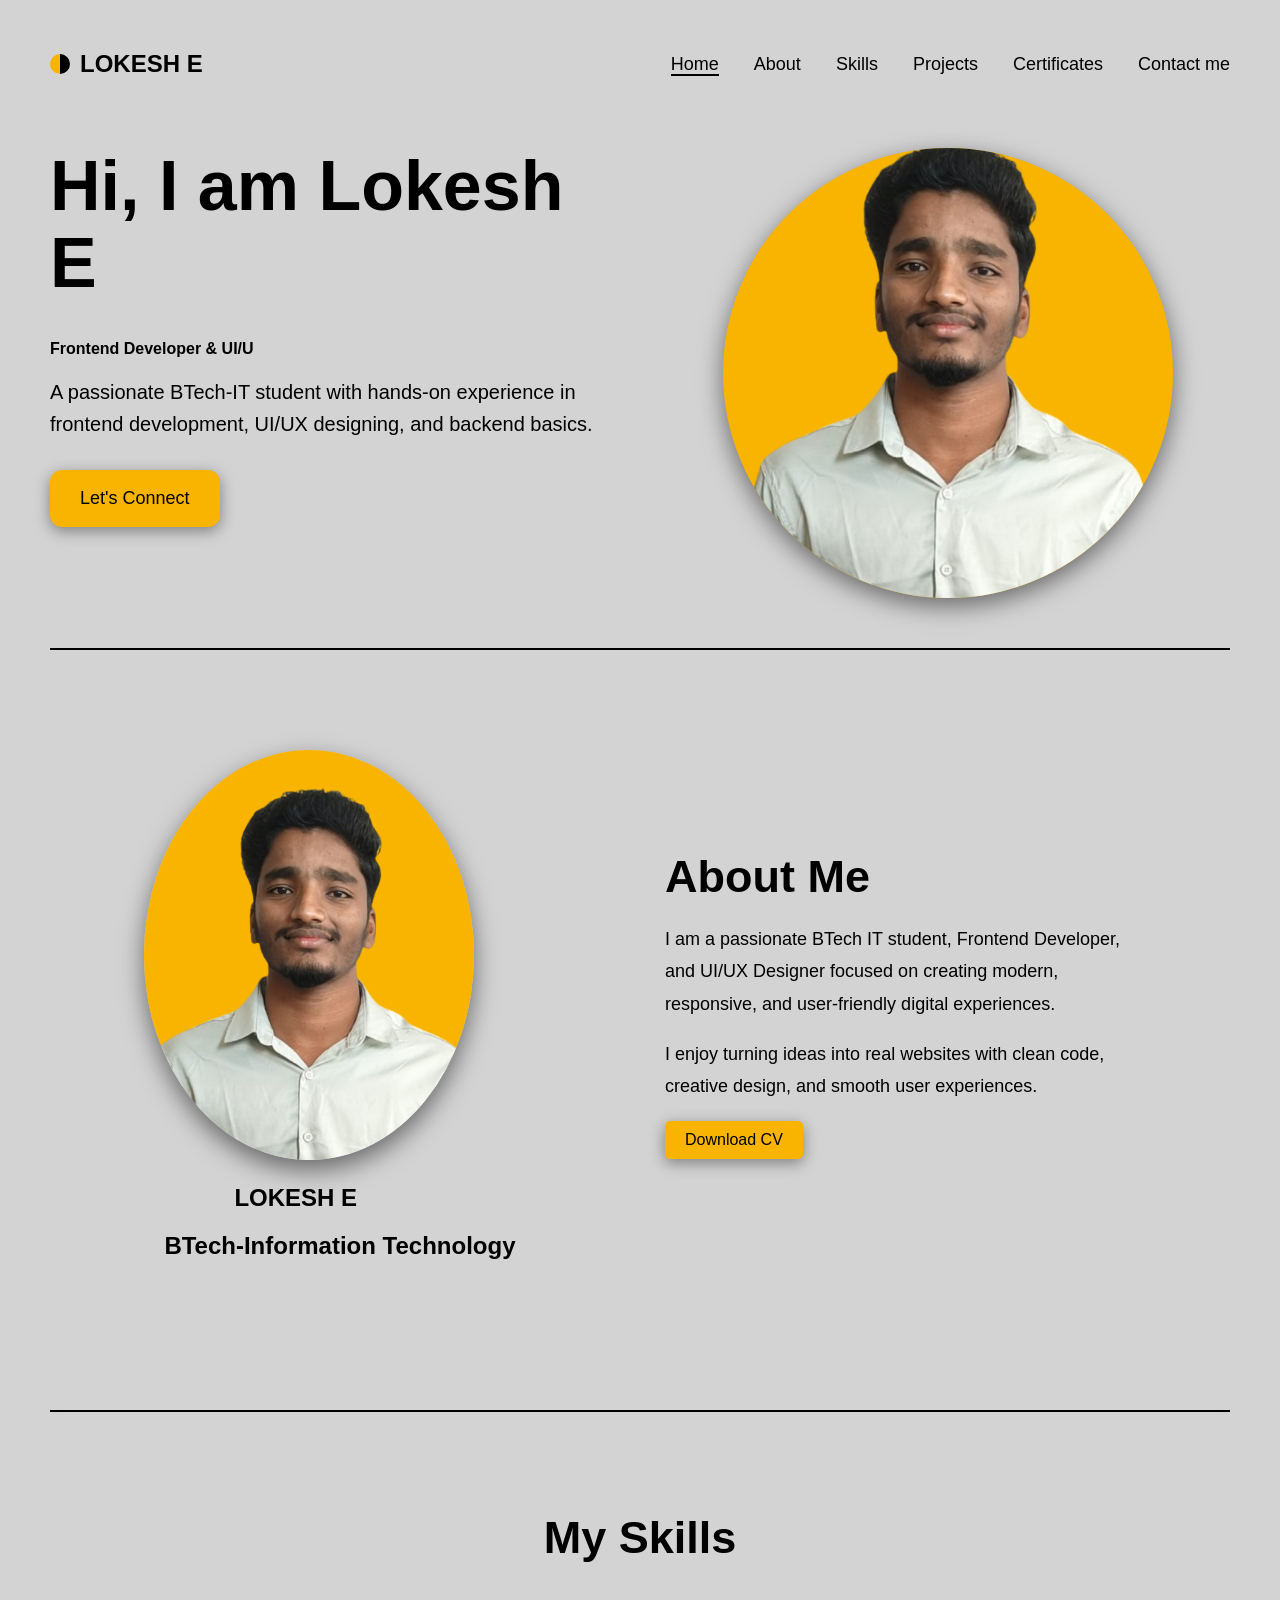
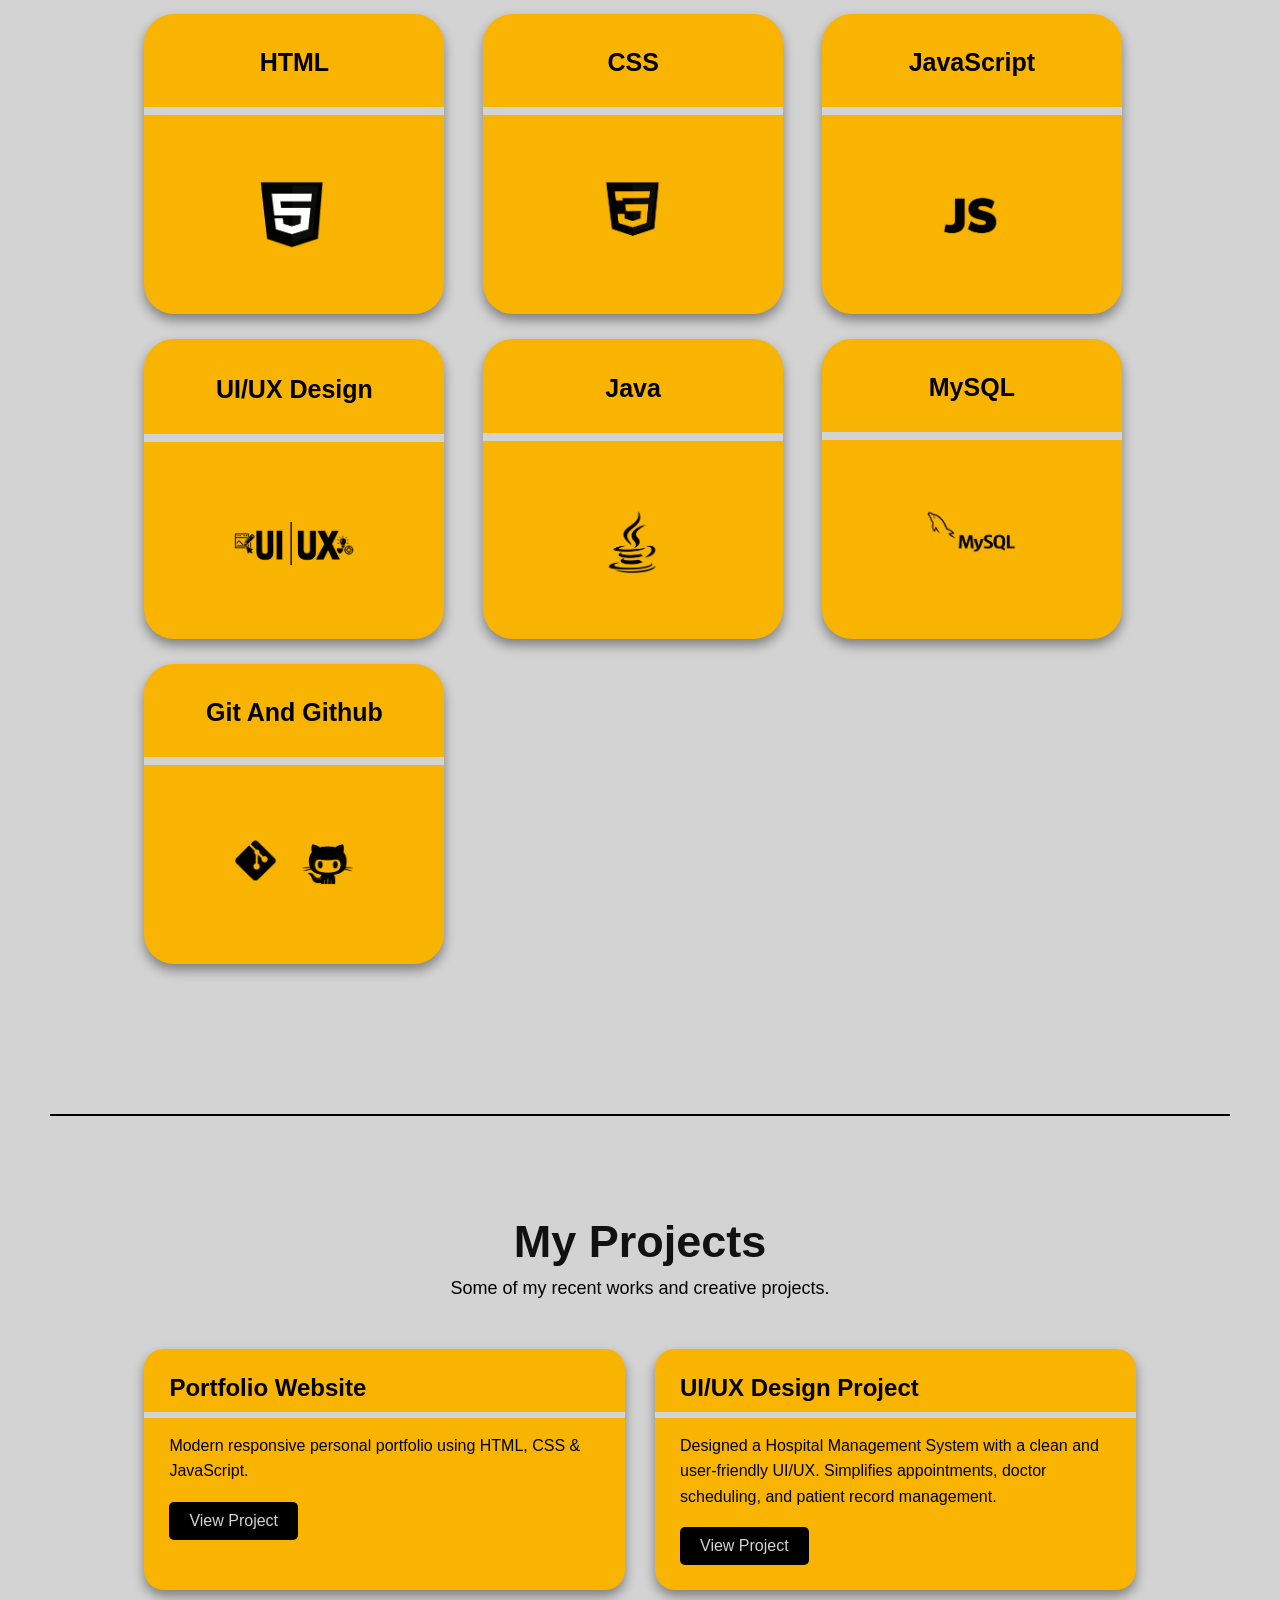
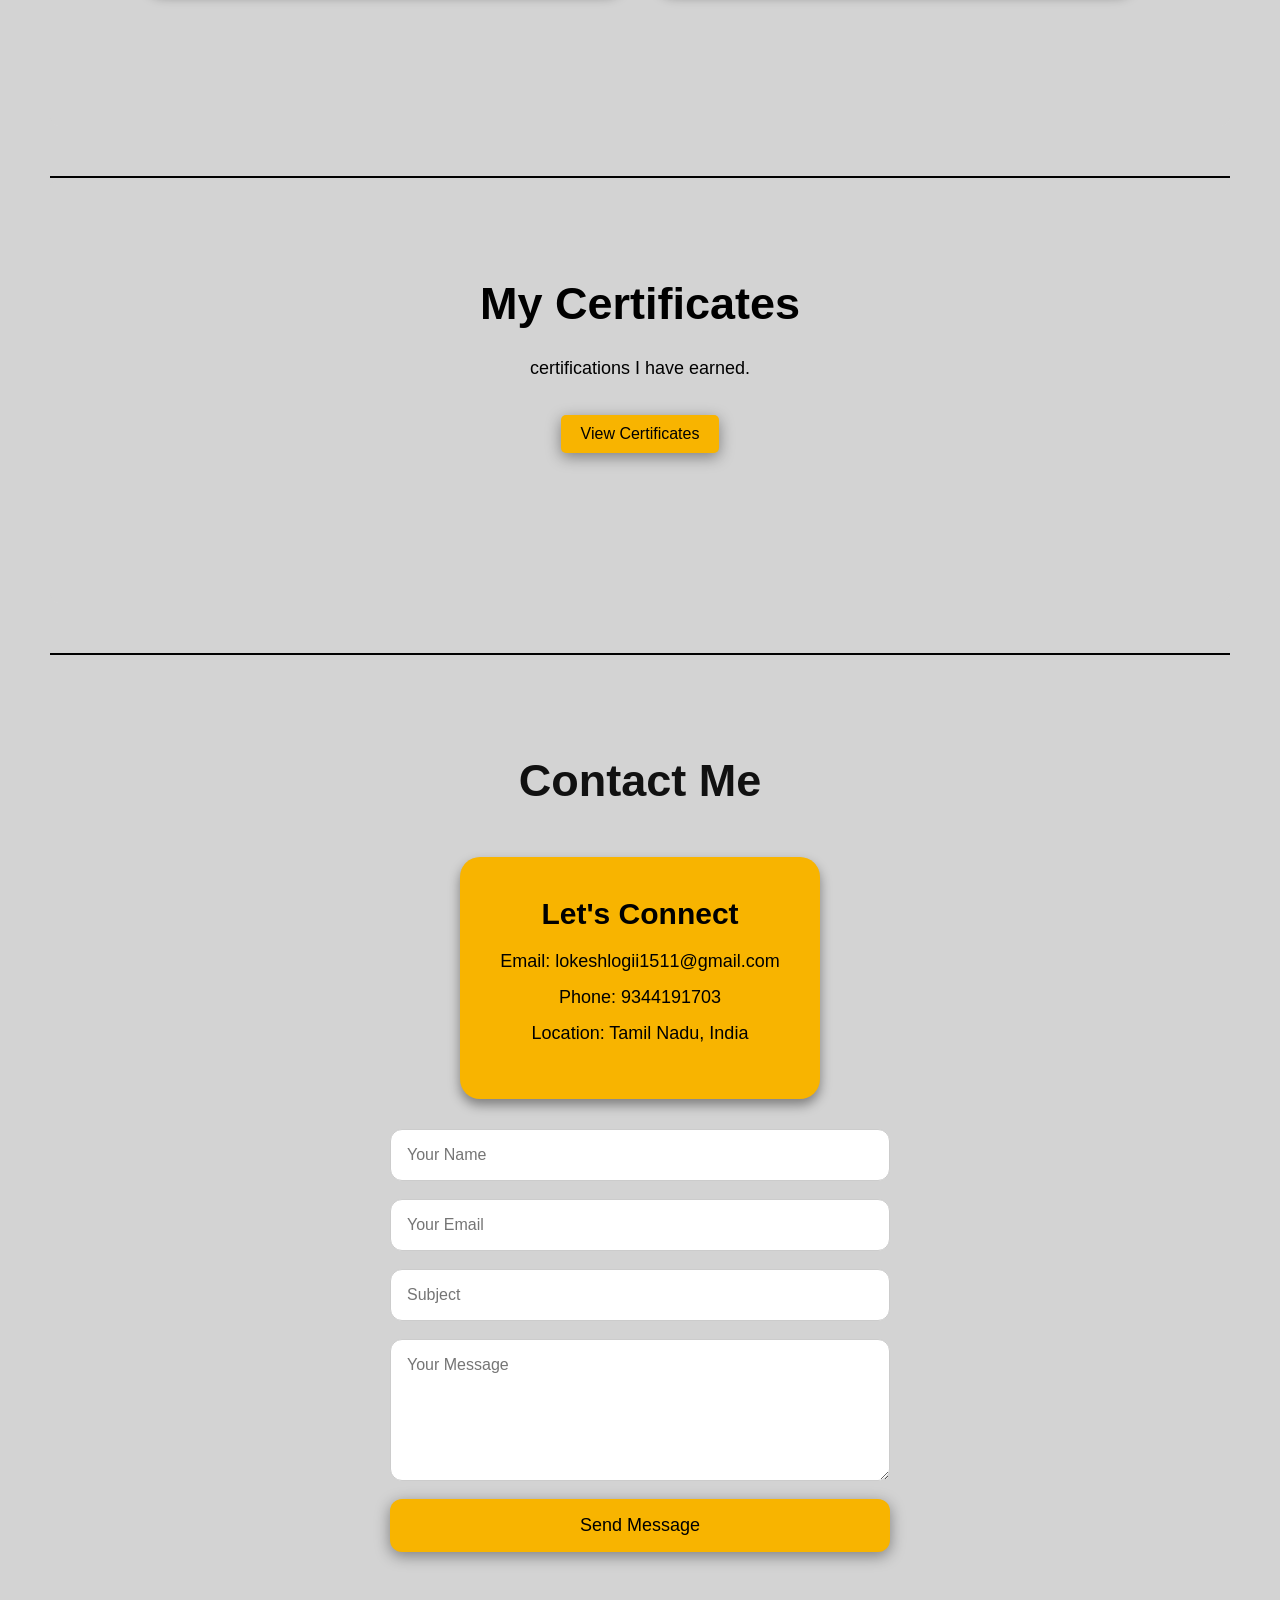
==== commit fe0d2ae5: "up" ====
--- a/index.html
+++ b/index.html
@@ -16,9 +16,7 @@
     <div class="logo">
       <span class="circle"></span>
       <h2>LOKESH E</h2>
-      <button class="contact-btn" onclick="document.getElementById('contact').scrollIntoView({behavior:'smooth'})">
-  Contact me
-</button>
+   
 
     </div>
     
@@ -31,14 +29,13 @@
         <li><a href="#skills">Skills</a></li>
         <li><a href="#projects">Projects</a></li>
         <li><a href="#certificates">Certificates</a></li>
+         <li><a href="#contact me">Contact me</a></li>
       </ul>
     </nav>
 
     
 
-    <button class="contact-btn" onclick="document.getElementById('contact').scrollIntoView({behavior:'smooth'})">
-  Contact me
-</button>
+   
 
 
 
@@ -227,7 +224,7 @@
 
 
 <!-- Contact Section -->
-<section class="contact" id="contact">
+<section class="contact me" id="contact me">
 
     <div class="contact-title">
         <h2>Contact Me</h2>
--- a/style.css
+++ b/style.css
@@ -981,3 +981,20 @@
     width: 100%;
   }
 }
+
+.contact-container {
+  display: flex;
+  flex-direction: column;   /* stack info + form vertically */
+  align-items: center;      /* center horizontally */
+  text-align: center;       /* center text inside */
+  gap: 30px;                /* spacing between info and form */
+}
+
+.contact-info {
+  margin-left: 0;           /* remove any left shift */
+}
+
+.contact-form {
+  width: 100%;
+  max-width: 500px;         /* keeps form neat in center */
+}
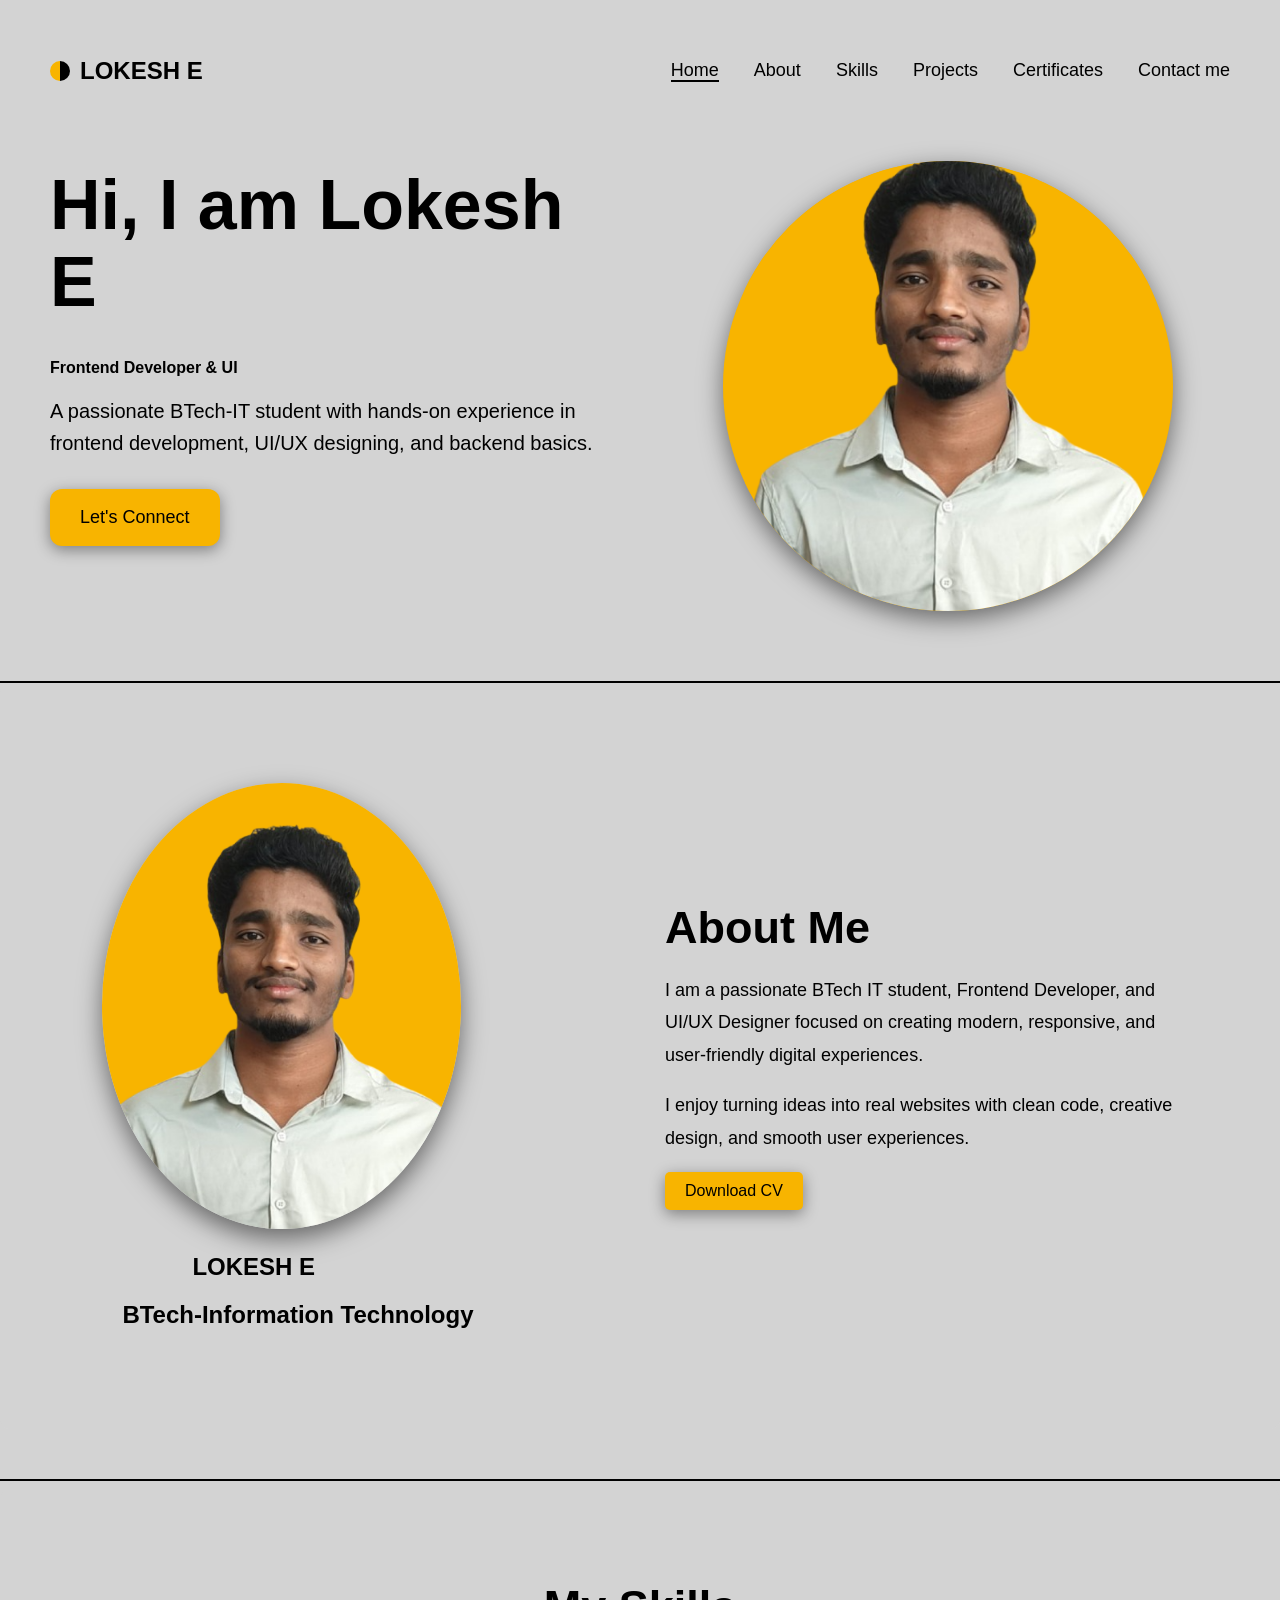
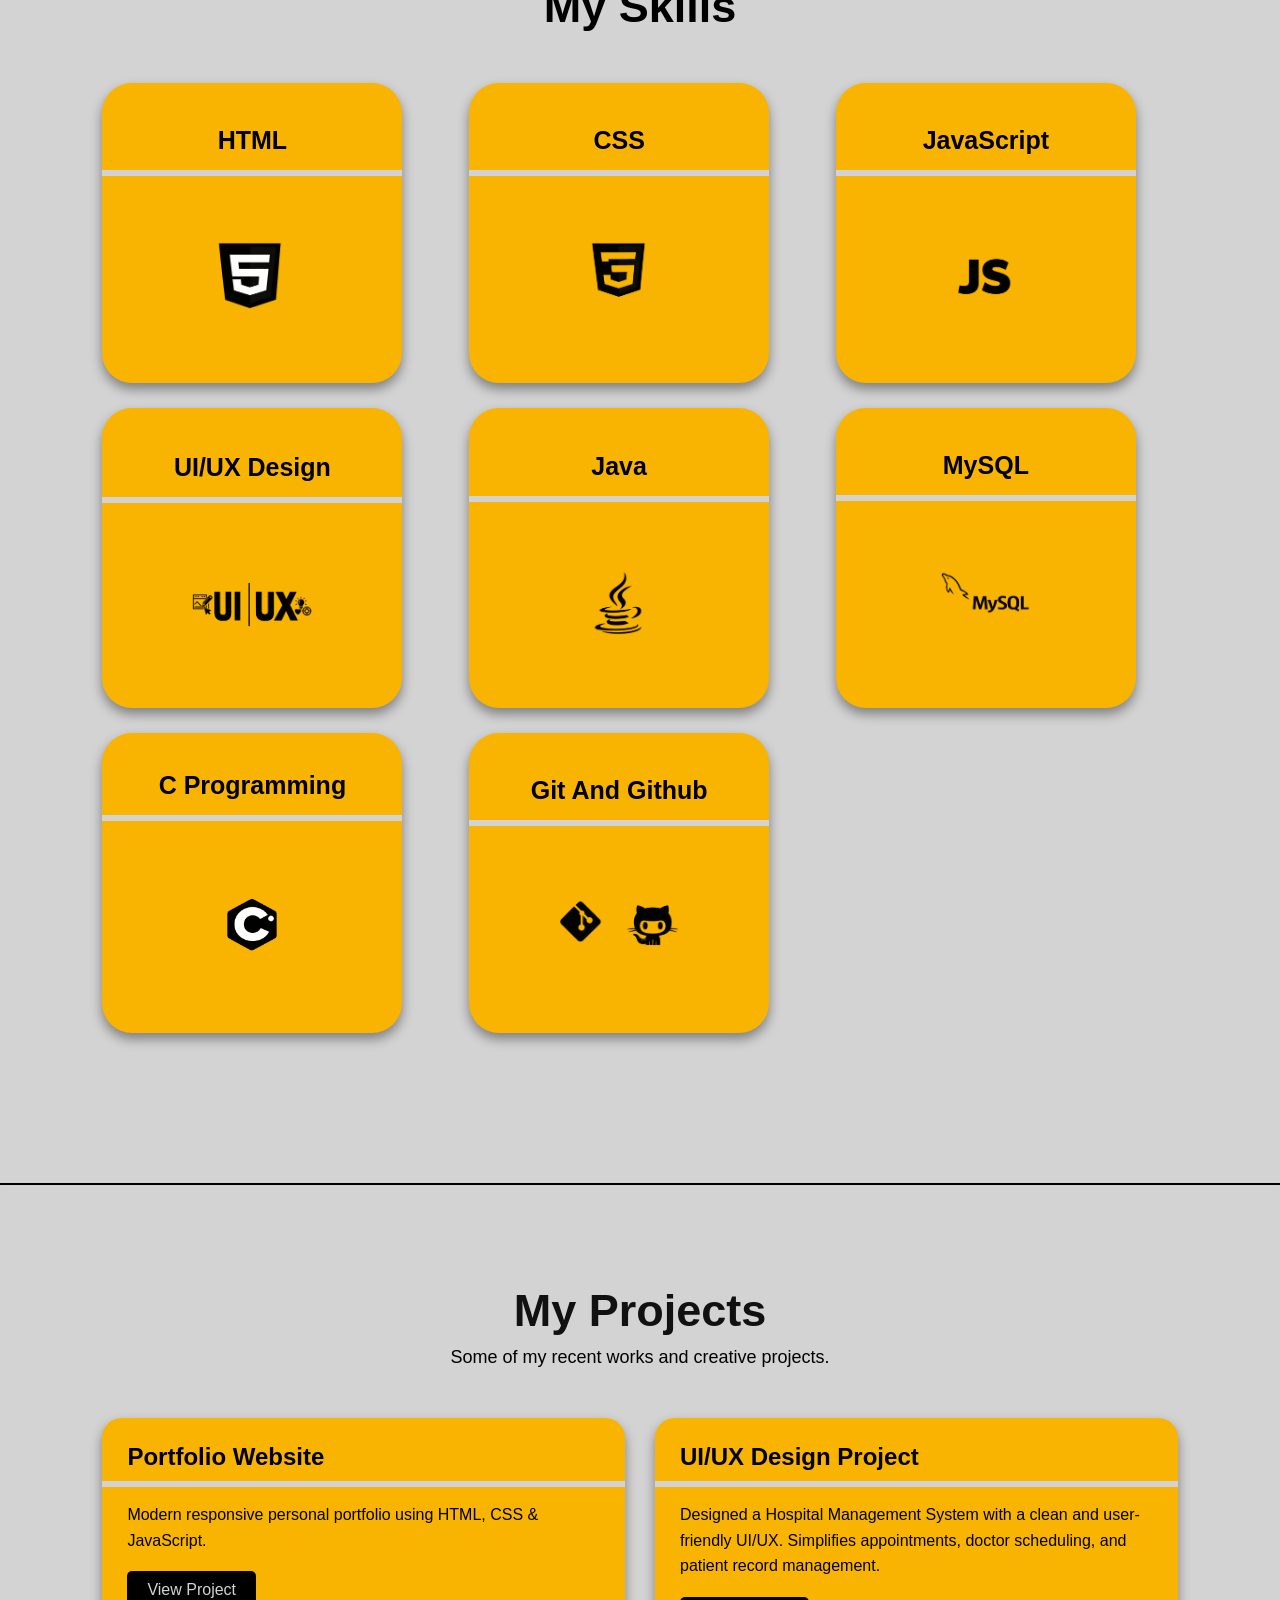
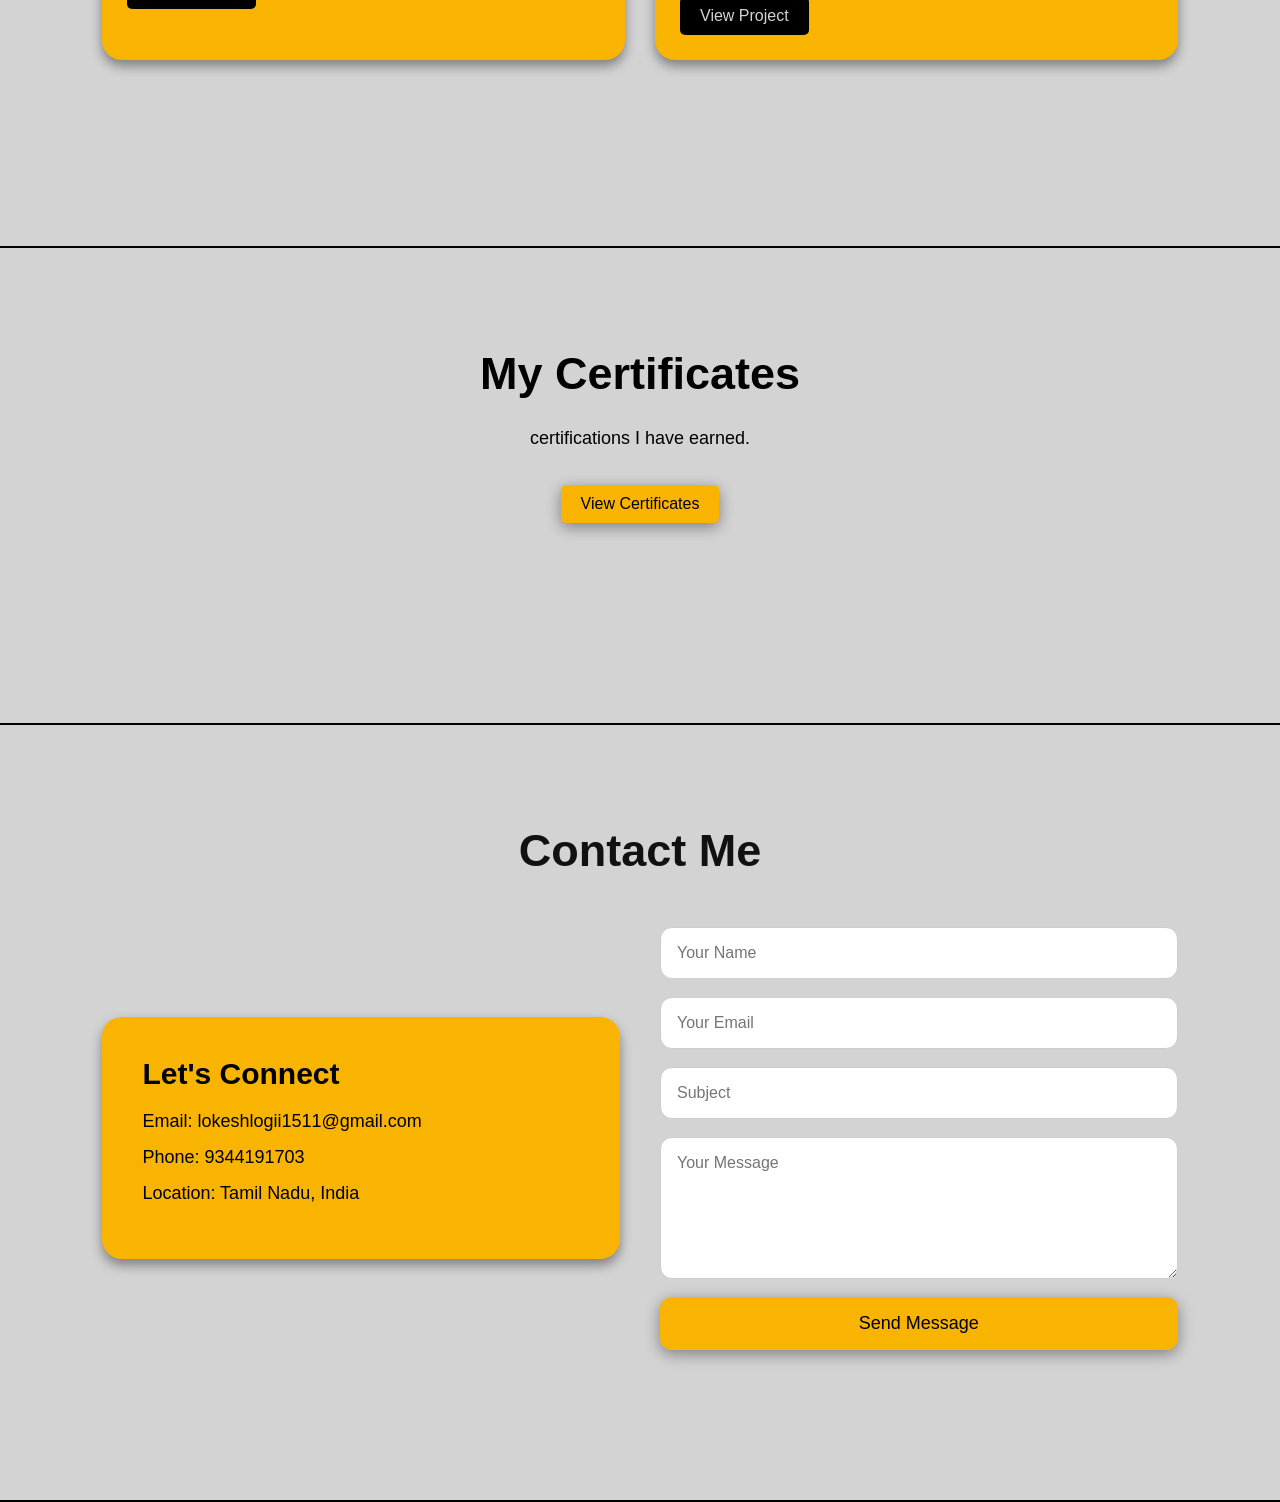
==== commit 0f263c15: "upload" ====
--- a/index.html
+++ b/index.html
@@ -24,7 +24,7 @@
 
     <nav>
       <ul class="nav-links">
-        <li><a href="#home" class="active">Home</a></li>
+        <li><a href="#hero" class="active">Home</a></li>
         <li><a href="#about">About</a></li>
         <li><a href="#skills">Skills</a></li>
         <li><a href="#projects">Projects</a></li>
@@ -44,7 +44,7 @@
   </header>
 
   
-  <section class="hero">
+  <section class="hero" id="hero">
 
     <!-- Left -->
     <div class="hero-left">
@@ -100,10 +100,9 @@
                 I enjoy turning ideas into real websites with clean code, creative design, 
                 and smooth user experiences.
             </p>
-        <a href="files/resume.pdf" download="My_Resume.pdf">
+   <a href="./resume.pdf.pdf" download="Lokesh_Resume.pdf">
   <button class="download-btn">Download CV</button>
 </a>
-
 
         </div>
 
@@ -151,6 +150,10 @@
         <div class="skill-card">
             <h3>MySQL</h3>
             <img src="images/mysql.png" alt="css Logo" class="skill-logo">
+        </div>
+        <div class="skill-car">
+            <h3>C Programming</h3>
+            <img src="images/c.png" alt="css Logo" class="skill-logo">
         </div>
 
         <div class="skill-card">
--- a/style.css
+++ b/style.css
@@ -8,14 +8,15 @@
 }
 
 body{
-  background:lightgrey;
-  color:black;
-  padding:0 50px;
-  margin: 0;
+ margin: 0;
+  padding: 0;
+  background: lightgrey;
+  color: black;
   overflow-x: hidden;
-  padding-top: 50px;
-}
-
+}
+.hamburger{
+  display: none;
+}
 /* Navbar */
 .navbar{
   display:flex;
@@ -27,6 +28,7 @@
   display:flex;
   align-items:center;
   gap:10px;
+  padding-left: 50px;
 }
 
 .circle{
@@ -40,6 +42,7 @@
   display:flex;
   list-style:none;
   gap:35px;
+   padding: 60px 50px ;
 }
 
 .nav-links a{
@@ -68,8 +71,9 @@
 .hero{
   display:flex;
   justify-content:space-between;
-  margin-top:70px;
   gap:50px;
+    align-items: center;
+    padding: 20px 50px;
 }
 /* Left */
 .hero-left{
@@ -395,6 +399,13 @@
 .skill-card:hover{
     transform:translateY(-8px);
 }
+.skill-car:hover{
+    transform:translateY(-8px);
+}
+.skill-car{
+  box-shadow: 0 6px 12px rgba(0,0,0,0.4);
+}
+
 
 .skill-card h3{  
     font-size:25px;
@@ -404,13 +415,42 @@
   width:100%;
   margin-top: -30px; 
 }
+.skill-car{
+    background:#F8B400;
+    border-radius:30px;
+    transition:0.3s;
+    width:300px;
+    height:300px;
+
+    display :flex;
+    flex-direction: column;   
+    justify-content: center;  
+    align-items: center;      
+    text-align: center;
+}
+.skill-car h3{  
+    font-size:25px;
+    /* white line */
+  padding-bottom: 50px;           /* space between text and line */
+  margin-bottom: 15px; 
+  width:100%;
+  margin-top: -30px; 
+}
+.skill-car h3::after {
+  content: "";
+  display: block;
+  width: 100%;
+  height: 6px;
+  background-color: lightgrey;
+  margin-top: 15px;   /* reduce this value to move line closer */
+}
 .skill-card h3::after {
   content: "";
   display: block;
   width: 100%;
-  height: 8px;
+  height: 6px;
   background-color: lightgrey;
-  margin-top: 30px;   /* reduce this value to move line closer */
+  margin-top: 15px;   /* reduce this value to move line closer */
 }
 
 .skill-card img {
@@ -842,7 +882,7 @@
     background: #2a2a2a;
     border-radius: 15px;
     padding: 20px;
-    transition: transform 0.3s, box-shadow 0.3s;
+    transition: transform 0.1s, box-shadow 0.1s;
     border: 1px solid #333;
 }
 
@@ -857,7 +897,7 @@
 /* Hover animation */
 .certificate-card:hover {
     transform: translateY(-10px);
-    box-shadow: 0 15px 35px rgba(255, 195, 0, 0.2);
+   
 }
 
 .certificate-card img {
@@ -884,39 +924,98 @@
     transition: 0.3s;
 }
 
-.certificates-btn:hover {
-    background: white;
-    box-shadow: 0 5px 15px rgba(255,195,0,0.5);
-}
-
-.hamburger {
-    display: none;
-    font-size: 28px;
-    background: none;
-    border: none;
-    cursor: pointer;
-    color: black;
-}
+
+
+
 
 /* ===== COMPLETE MOBILE RESPONSIVE ===== */
 @media (max-width: 768px) {
+   body {
+    padding: 0;
+    padding-top: 0;
+    overflow-x: hidden;
+  }
+.navbar {
+  display: flex;
+  justify-content: space-between; /* keeps logo left, hamburger right */
+  align-items: center;
+  position: sticky;   /* keeps it visible */
+    top: 0;             /* sticks to top */
+    z-index: 1000;
+    background: white;  /* solid background so it doesn’t overlap content */
+    padding: 16px 20px;
+}
   .hamburger {
-    display: block;
+    display:block;
+  margin-left: auto;   /* pushes it to the far right */
+  font-size: 34px;
+  background: none;
+  border: none;
+  cursor: pointer;
+  color: black;
+  z-index:1100;
+}
+  nav {
+    position: relative;
   }
   .nav-links {
-    display: none;
-    flex-direction: column;
-    width: 100%;
-    background: white;
+   display: none;
+  flex-direction: column;
+  position: absolute;
+  top:38px;
+  right: -20px;
+  width: 185px;
+  background: white;
+  padding: 20px 24px;
+  margin: 0;
+  border-radius: 0 0 18px 18px;
+  box-shadow: 0 12px 25px rgba(0,0,0,0.14);
+  gap: 22px;
+  z-index: 1050;
+  list-style: none;
+   
   }
   .nav-links.active {
     display: flex;
   }
+  .nav-links li {
+    list-style: none;
+    padding: 0;
+    margin: 0;
+}
+.nav-links a {
+    text-decoration: none;
+    color: black;
+    font-size: 18px;
+    font-weight: 500;
+  }
+
+  .nav-links a.active {
+    color:black;
+    border-bottom:2px solid black;
+  }
+.yellow-btn {
+  display: block;
+  margin: 20px auto;   /* auto centers horizontally */
+}
+
+
   .logo {
   display: flex;
-  flex-direction: column;
+  flex-direction: row;
   align-items: center;
   gap: 8px;
+  padding-left:10px;
+}
+.circle {
+  width: 22px;
+  height: 22px;
+  border-radius: 50%;
+  background: linear-gradient(to right, #F8B400 50%, black 50%);
+}
+.logo h2 {
+  font-size: 20px;
+  margin: 0;
 }
 
 .about-container {
@@ -931,6 +1030,9 @@
   height: 200px;
   border-radius: 50%;
 }
+.about-image h1{
+    padding-left: -100px;
+}
 .about-content {
   max-width: 600px;
 }
@@ -938,40 +1040,106 @@
 
 }
 
-
-
-@media (max-width: 480px) {
-  .hero h1 {
-    font-size: 26px;
-  }
+@media (max-width: 768px) {
+  .about-image {
+    display: flex;
+    flex-direction: column;
+    align-items: center;
+    text-align: center;
+  }
+
+  .about-image h1,
+  .about-image h2 {
+    padding-left: 0;
+    text-align: center;
+    margin: 0 auto;
+  }
+}
+
+@media (max-width: 768px) {
+  .hero {
+    flex-direction: column;       /* stack text + image vertically */
+    align-items: center;          /* center both sides */
+    text-align: center;           /* center text */
+    gap: 25px;
+    margin-top: 20px;
+  }
+
+  .hero-left {
+    width: 100%;
+    padding: 0;
+  }
+
+  .hero-left h1 {
+    font-size: 28px;
+    line-height: 1.2;
+  }
+
+
+
+
+
+  .desc {
+    font-size: 16px;
+    margin: 0 auto;
+    max-width: 90%;               /* keeps text readable */
+  }
+
+  .hero-right {
+    width: 100%;
+    display: flex;
+    justify-content: center;      /* center the image */
+  }
+
   .hexagon {
-    width: 200px;
-    height: 200px;
-  }
-}
-
-
-@media (max-width: 480px) {
+    width: 220px;                 /* smaller image container */
+    height: 220px;
+    margin: 0 auto;
+  }
+
+  .hexagon img {
+    width: 90%;
+    padding-top: 20px;
+  }
+}
+
+
+@media (max-width: 768px) {
+  .skills-container{
+    grid-template-columns: 1fr;
+  }
   .skills-container {
   display: flex;
-  flex-direction: column;
-  align-items: center;
-  gap: 20px;
-}
-.skill-card {
-  width: 90%;
-  max-width: 350px;
-}
-
+  flex-direction: column;   /* stack info + form vertically */
+  align-items: center;      /* center horizontally */
+  text-align: center;       /* center text inside */
+  gap: 30px;                /* spacing between info and form */
+}
 }
 
 
 @media (max-width: 768px) {
-  .projects-container,
+  .projects-container {
+    grid-template-columns: 1fr;
+  }
+}
+@media (max-width: 768px) {
   .certificate-container {
-    grid-template-columns: 1fr;
-  }
-}
+    display: flex;              /* use flexbox */
+    flex-direction: column;     /* stack vertically */
+    align-items: center;        /* center horizontally */
+    text-align: center;         /* center text inside */
+    gap: 30px;                  /* spacing between cards */
+    width: 100%;                /* full width on mobile */
+  }
+
+  .certificate-card {
+    width: 90%;                 /* make each card uniform */
+    max-width: 350px;           /* limit width for neatness */
+  }
+}
+
+
 
 
 @media (max-width: 768px) {
@@ -980,7 +1148,7 @@
   .contact-form button {
     width: 100%;
   }
-}
+
 
 .contact-container {
   display: flex;
@@ -998,3 +1166,4 @@
   width: 100%;
   max-width: 500px;         /* keeps form neat in center */
 }
+}
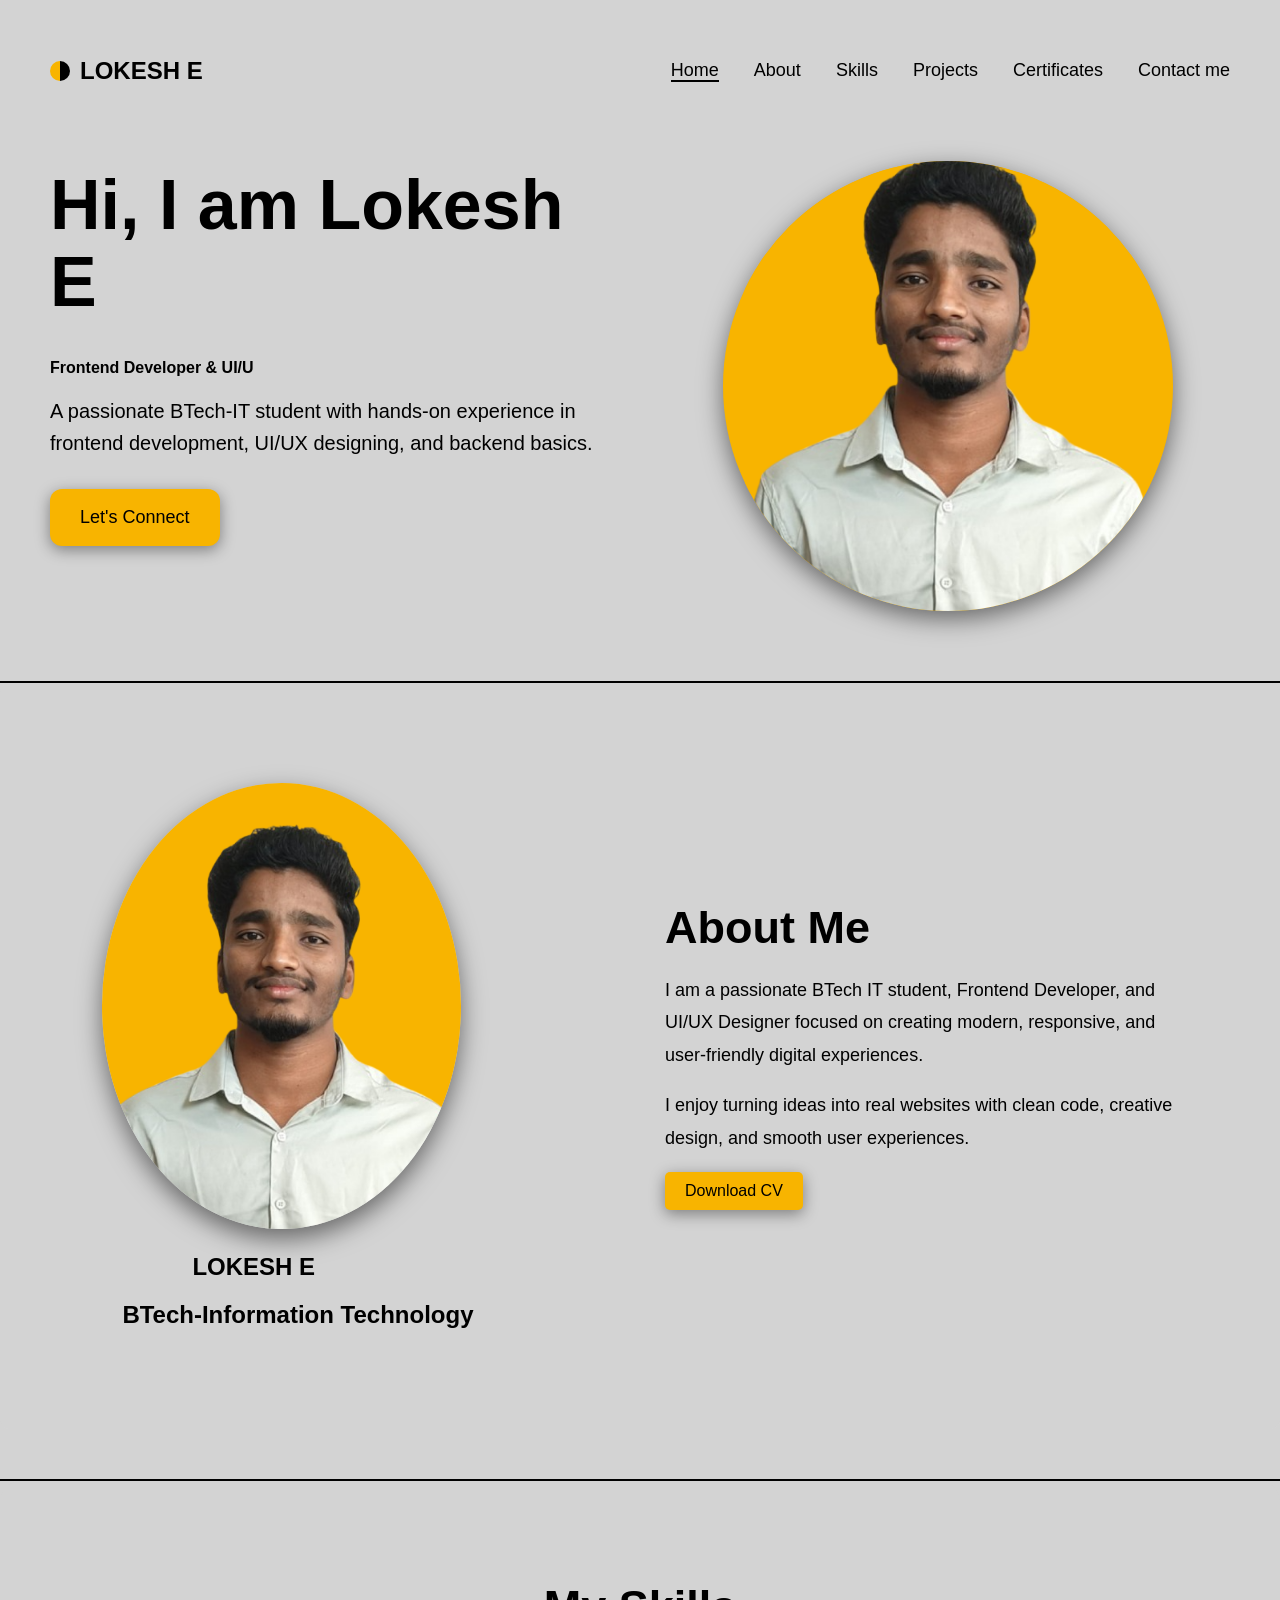
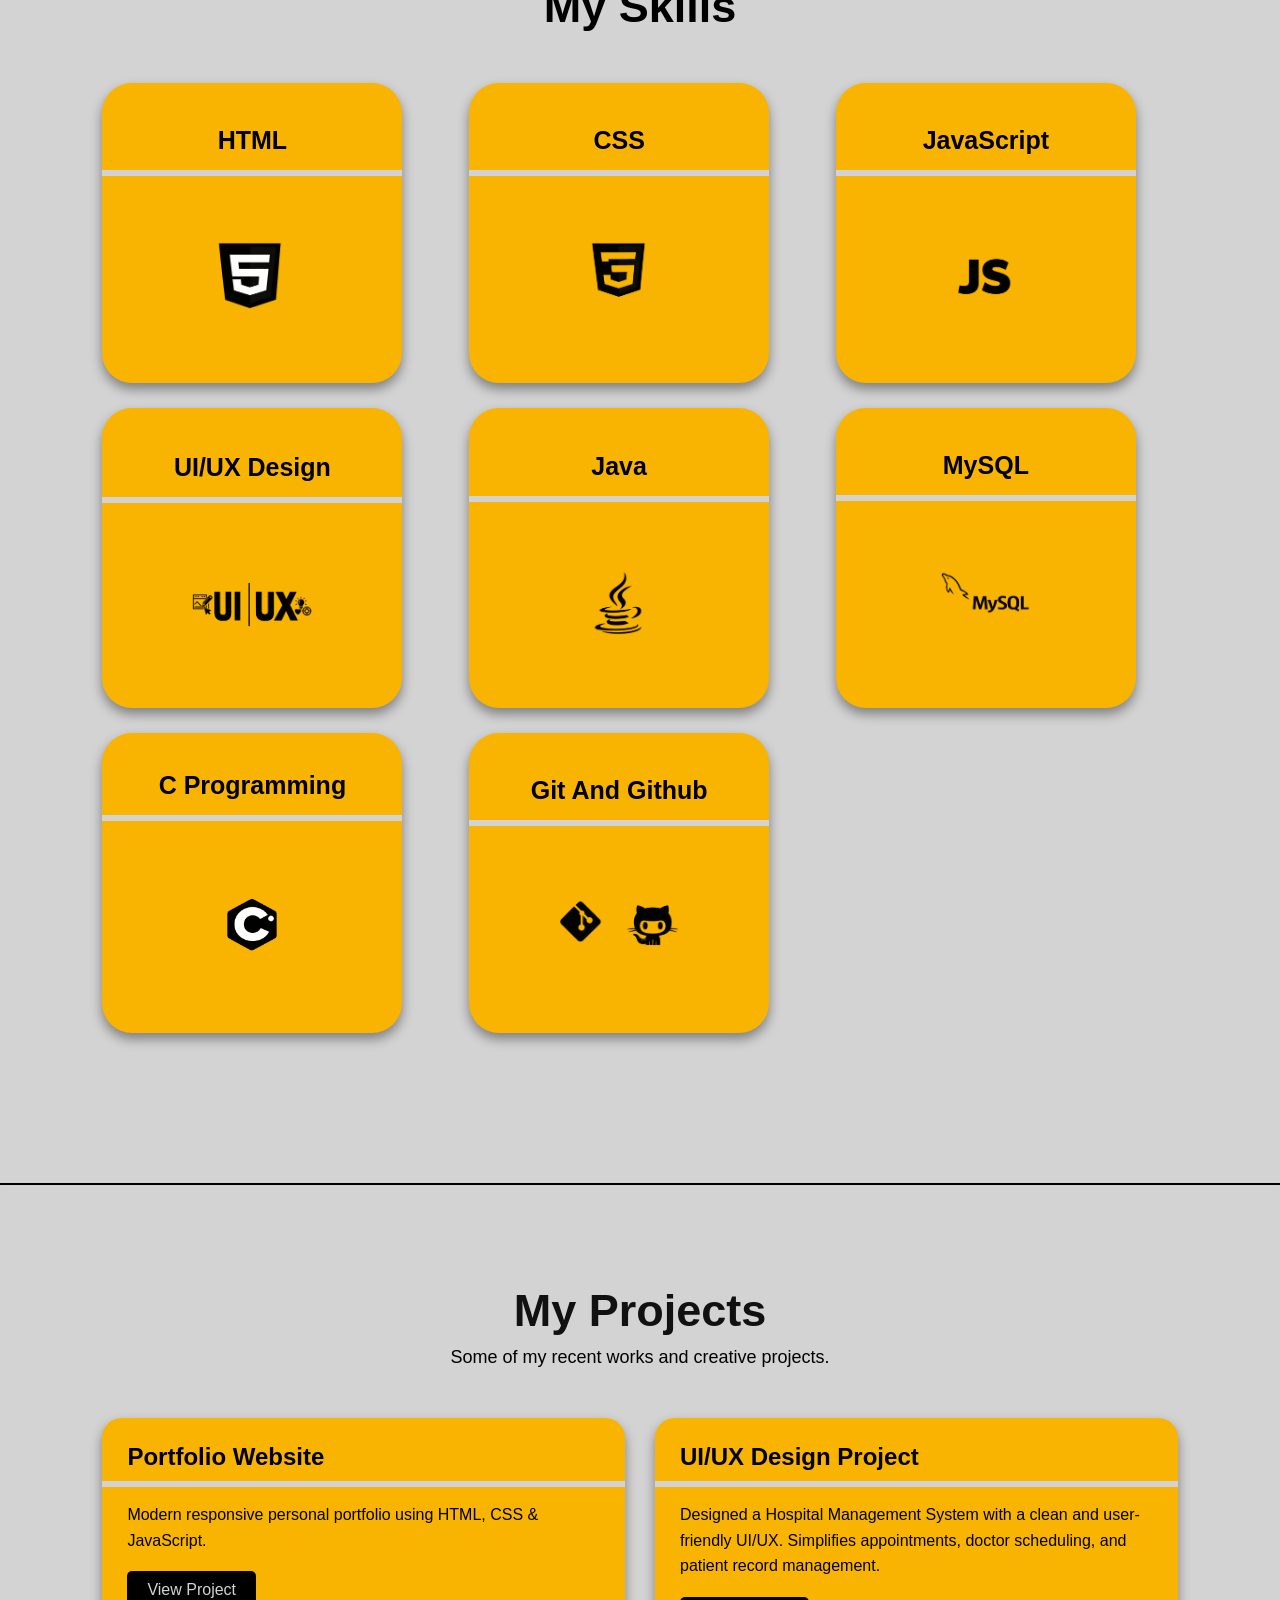
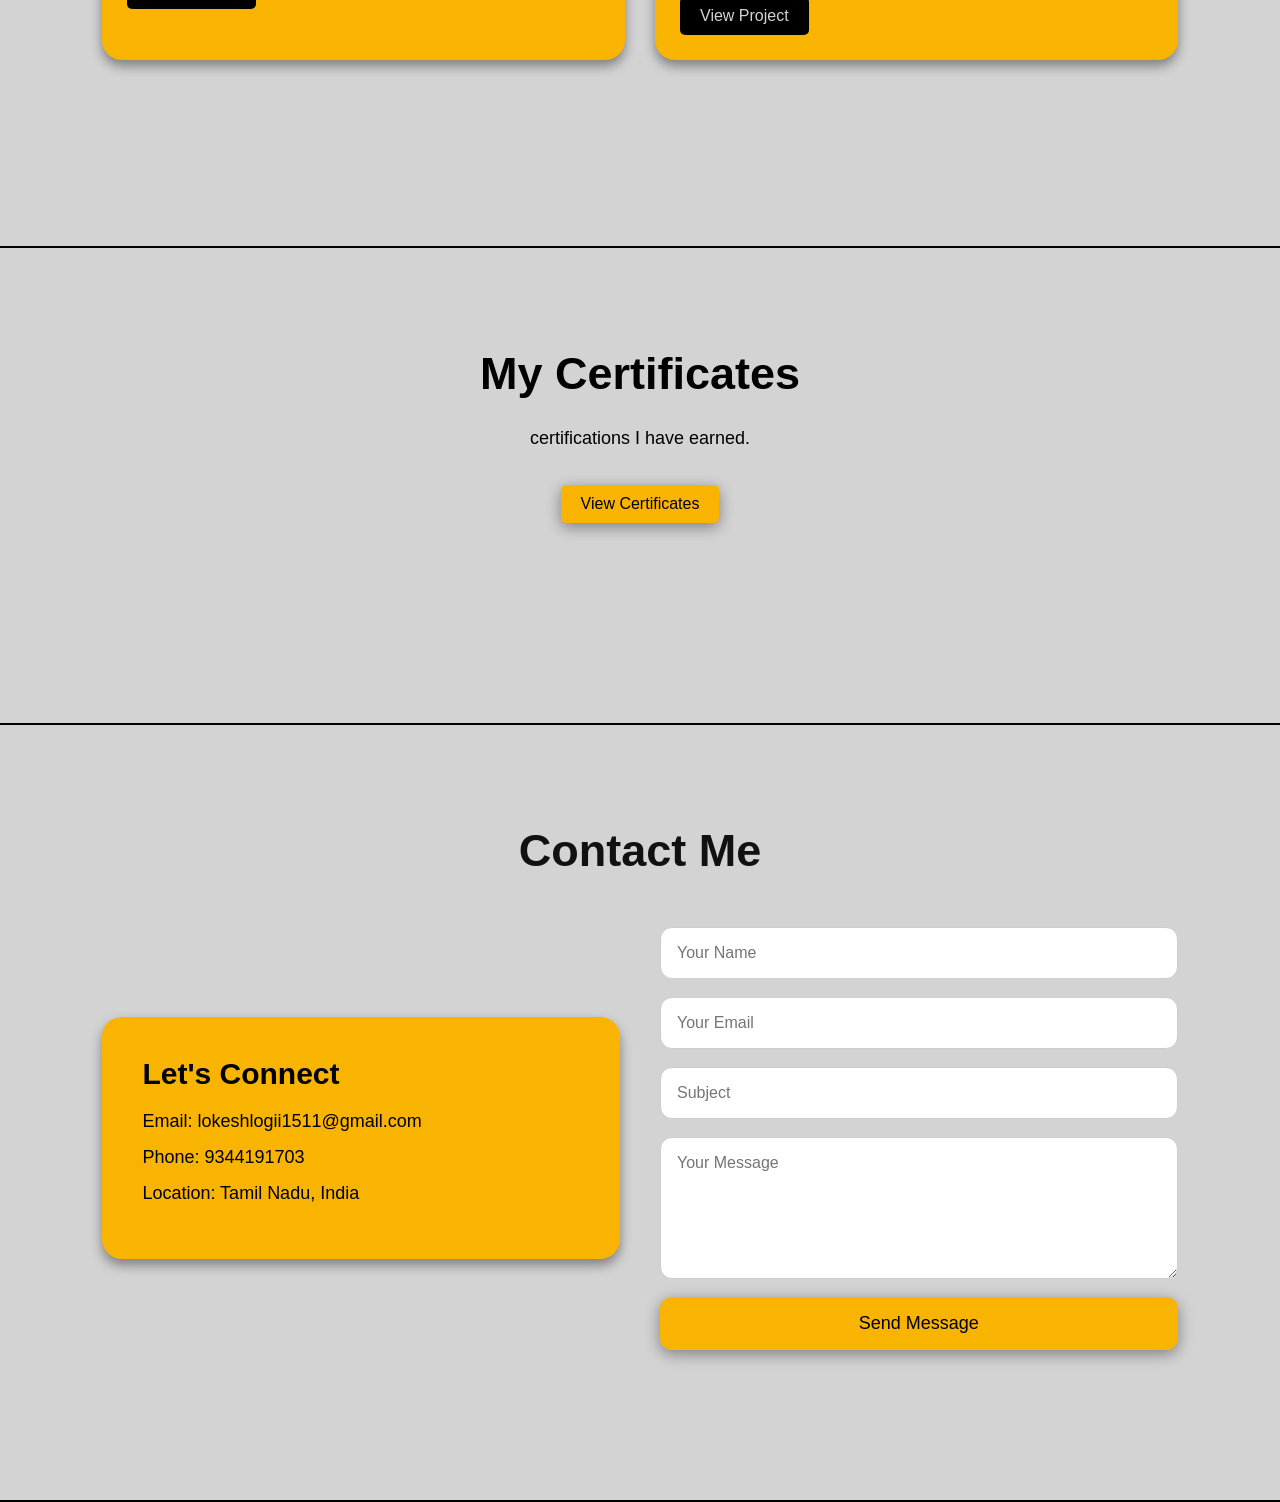
==== commit ab067f13: "up" ====
--- a/index.html
+++ b/index.html
@@ -187,7 +187,7 @@
                 <p>Modern responsive personal portfolio using HTML, CSS & JavaScript.</p>
                
                
-               <a href="https://lokeshportfolio.com">
+               <a href="https://lokesh-portfolio-1511.netlify.app/">
                    <button class="project-btn">View Project</button>
                </a>
             </div>
@@ -245,17 +245,36 @@
 
         <form class="contact-form" id="contact-form">
 
-            <input type="text" placeholder="Your Name" required>
-
-            <input type="email" placeholder="Your Email" required>
-
-            <input type="text" placeholder="Subject" required>
-
-            <textarea rows="6" placeholder="Your Message" required></textarea>
-
-            <button type="submit">Send Message</button>
-
-        </form>
+    <input type="text"
+           name="name"
+           id="name"
+           placeholder="Your Name"
+           required>
+
+    <input type="email"
+           name="email"
+           id="email"
+           placeholder="Your Email"
+           required>
+
+    <input type="text"
+           name="subject"
+           placeholder="Subject"
+           required>
+
+    <textarea rows="6"
+              name="message"
+              id="message"
+              placeholder="Your Message"
+              required></textarea>
+
+    <input type="hidden"
+           name="time"
+           id="time">
+
+    <button type="submit">Send Message</button>
+
+</form>
         <div id="success-msg" style="display:none; color:green; font-size:18px; text-align:center; margin-top:20px;">
     ✅ Message Sent Successfully!
 </div>
--- a/style.css
+++ b/style.css
@@ -968,7 +968,7 @@
   background: white;
   padding: 20px 24px;
   margin: 0;
-  border-radius: 0 0 18px 18px;
+  border-radius:18px;
   box-shadow: 0 12px 25px rgba(0,0,0,0.14);
   gap: 22px;
   z-index: 1050;
@@ -1134,7 +1134,7 @@
   }
 
   .certificate-card {
-    width: 90%;                 /* make each card uniform */
+    width: 100%;                 /* make each card uniform */
     max-width: 350px;           /* limit width for neatness */
   }
 }
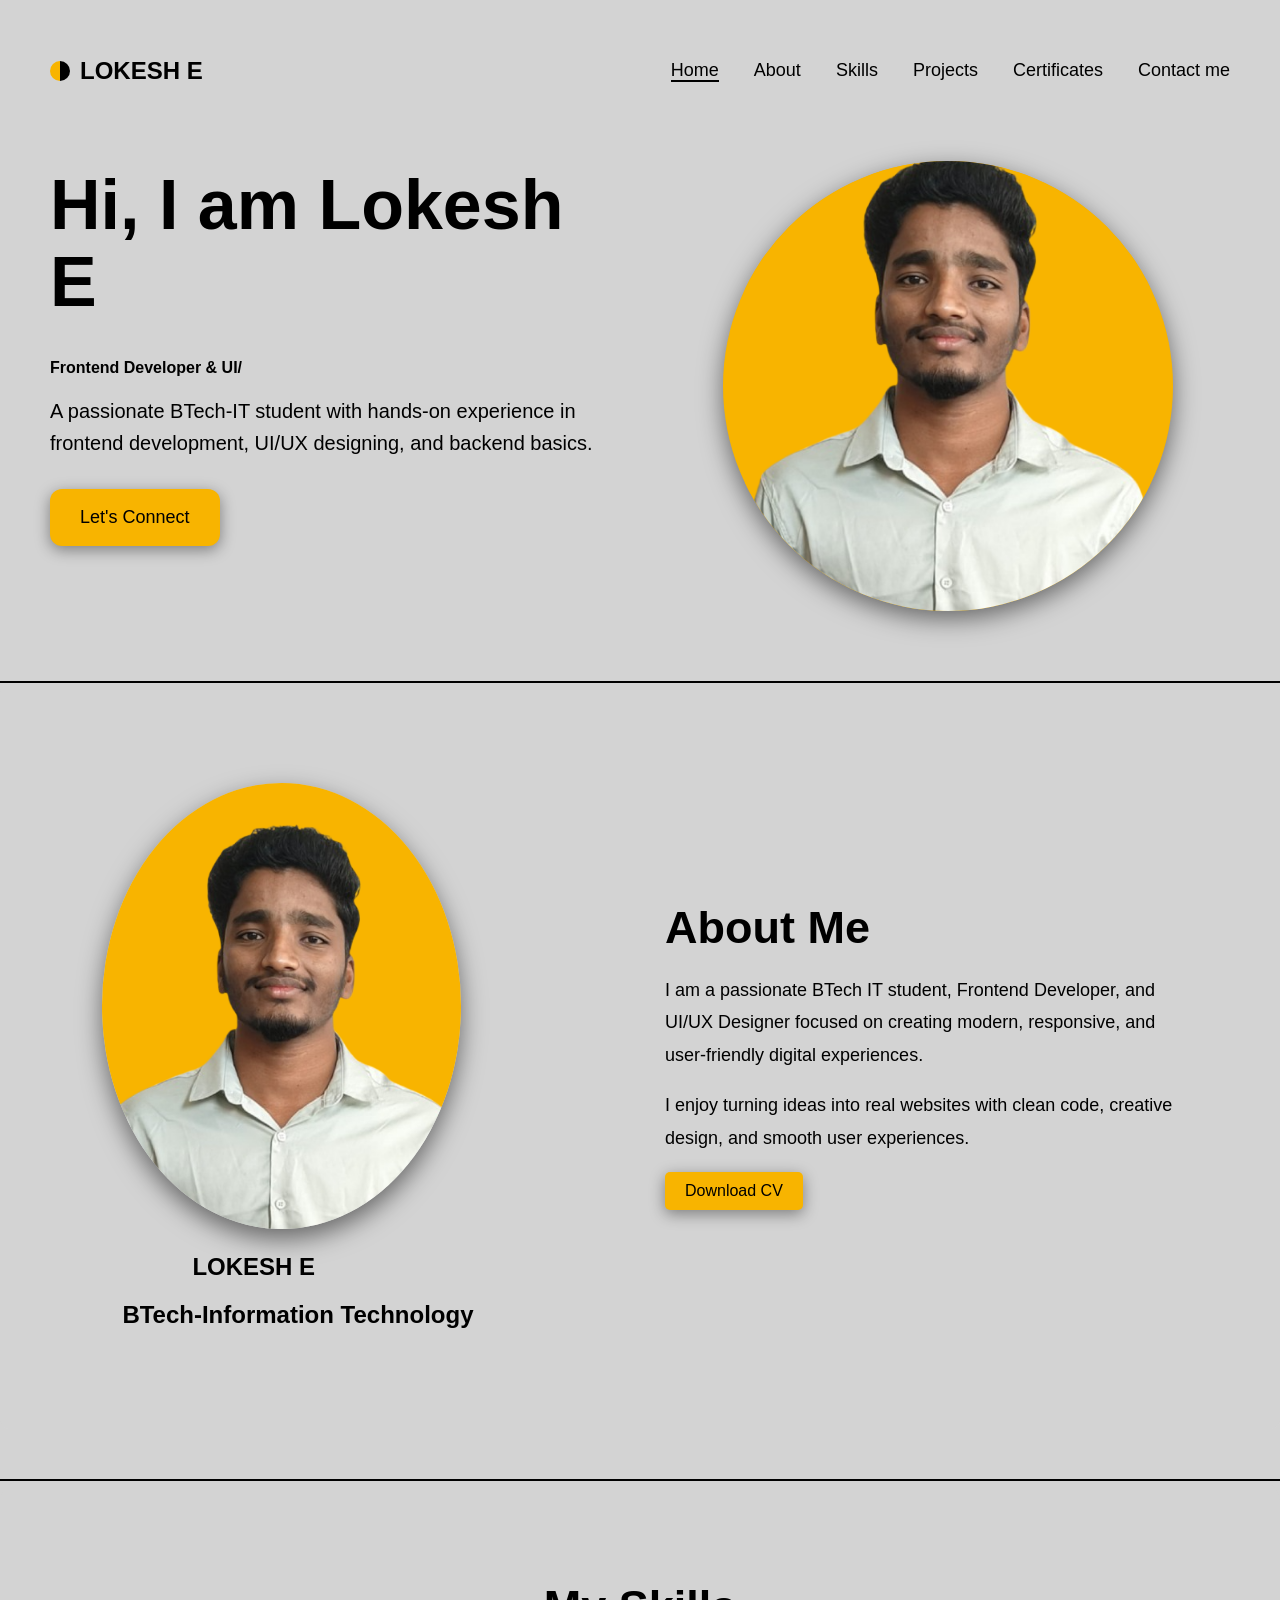
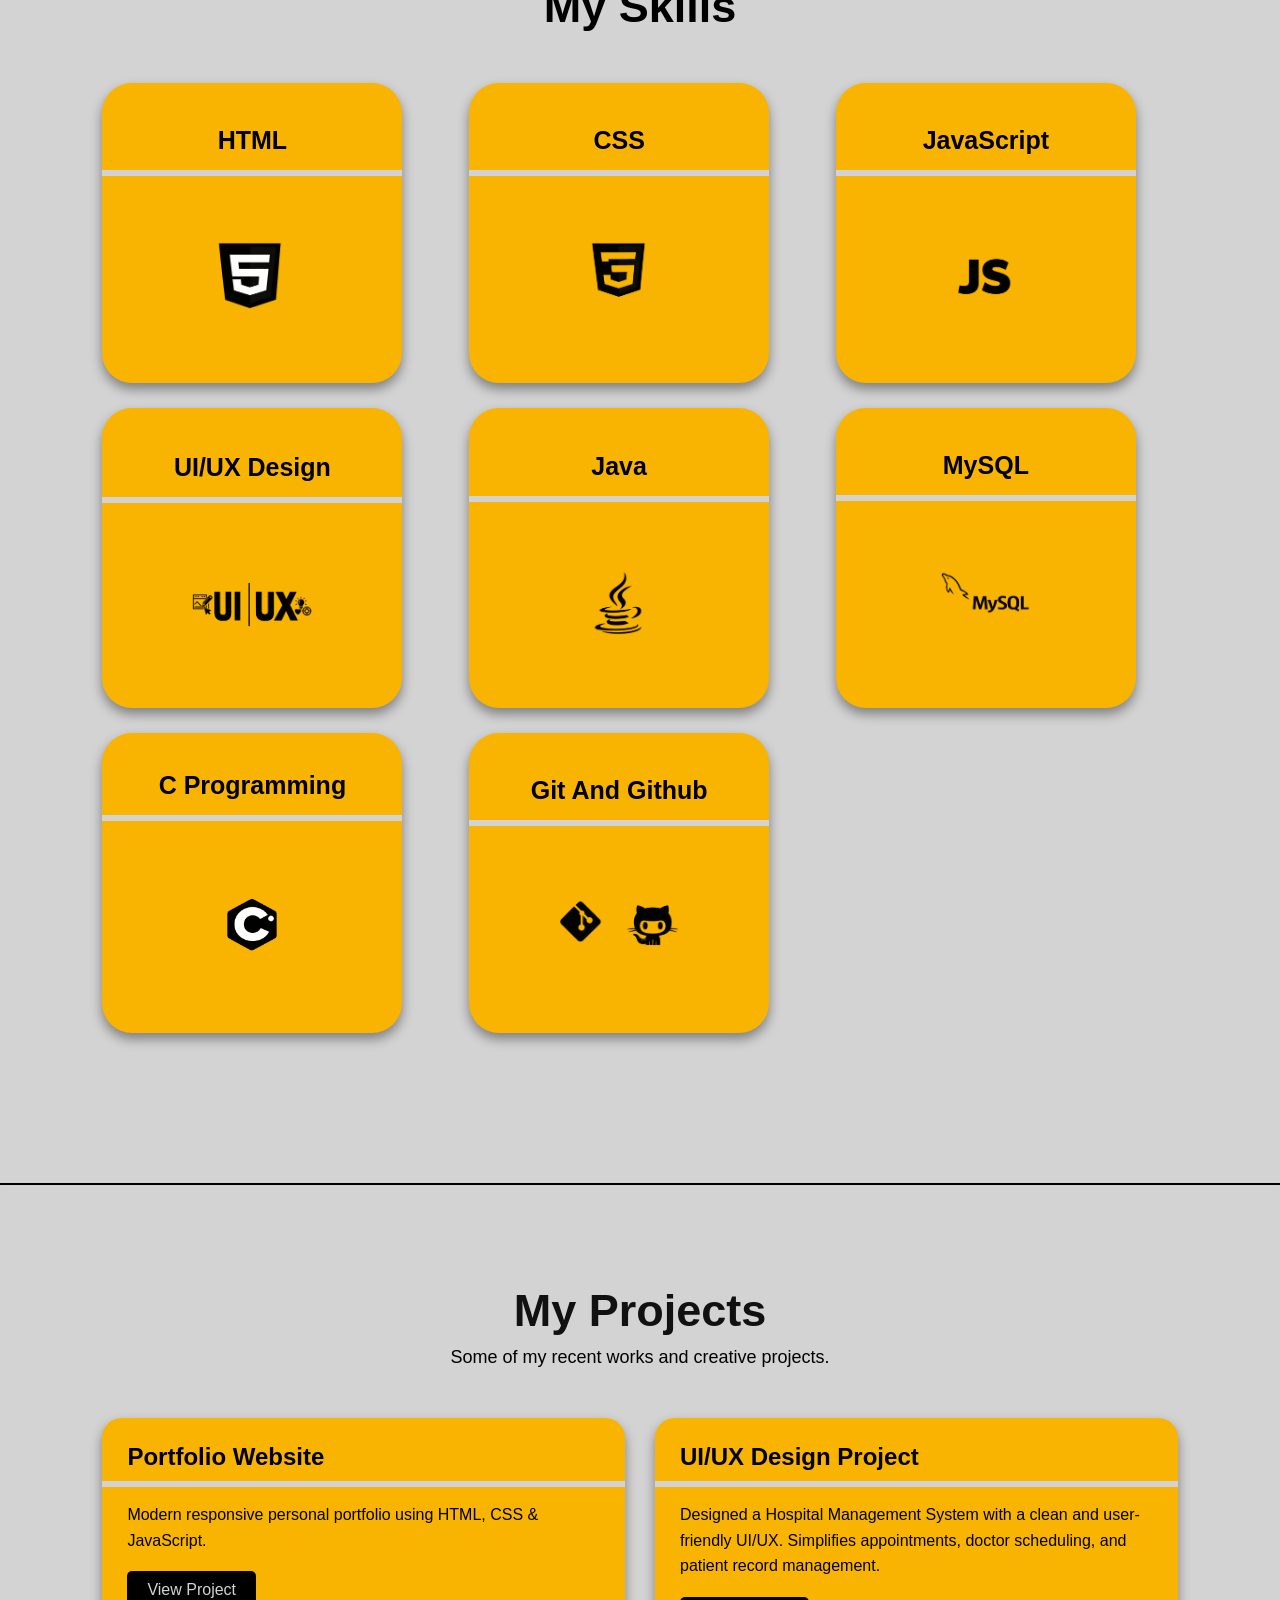
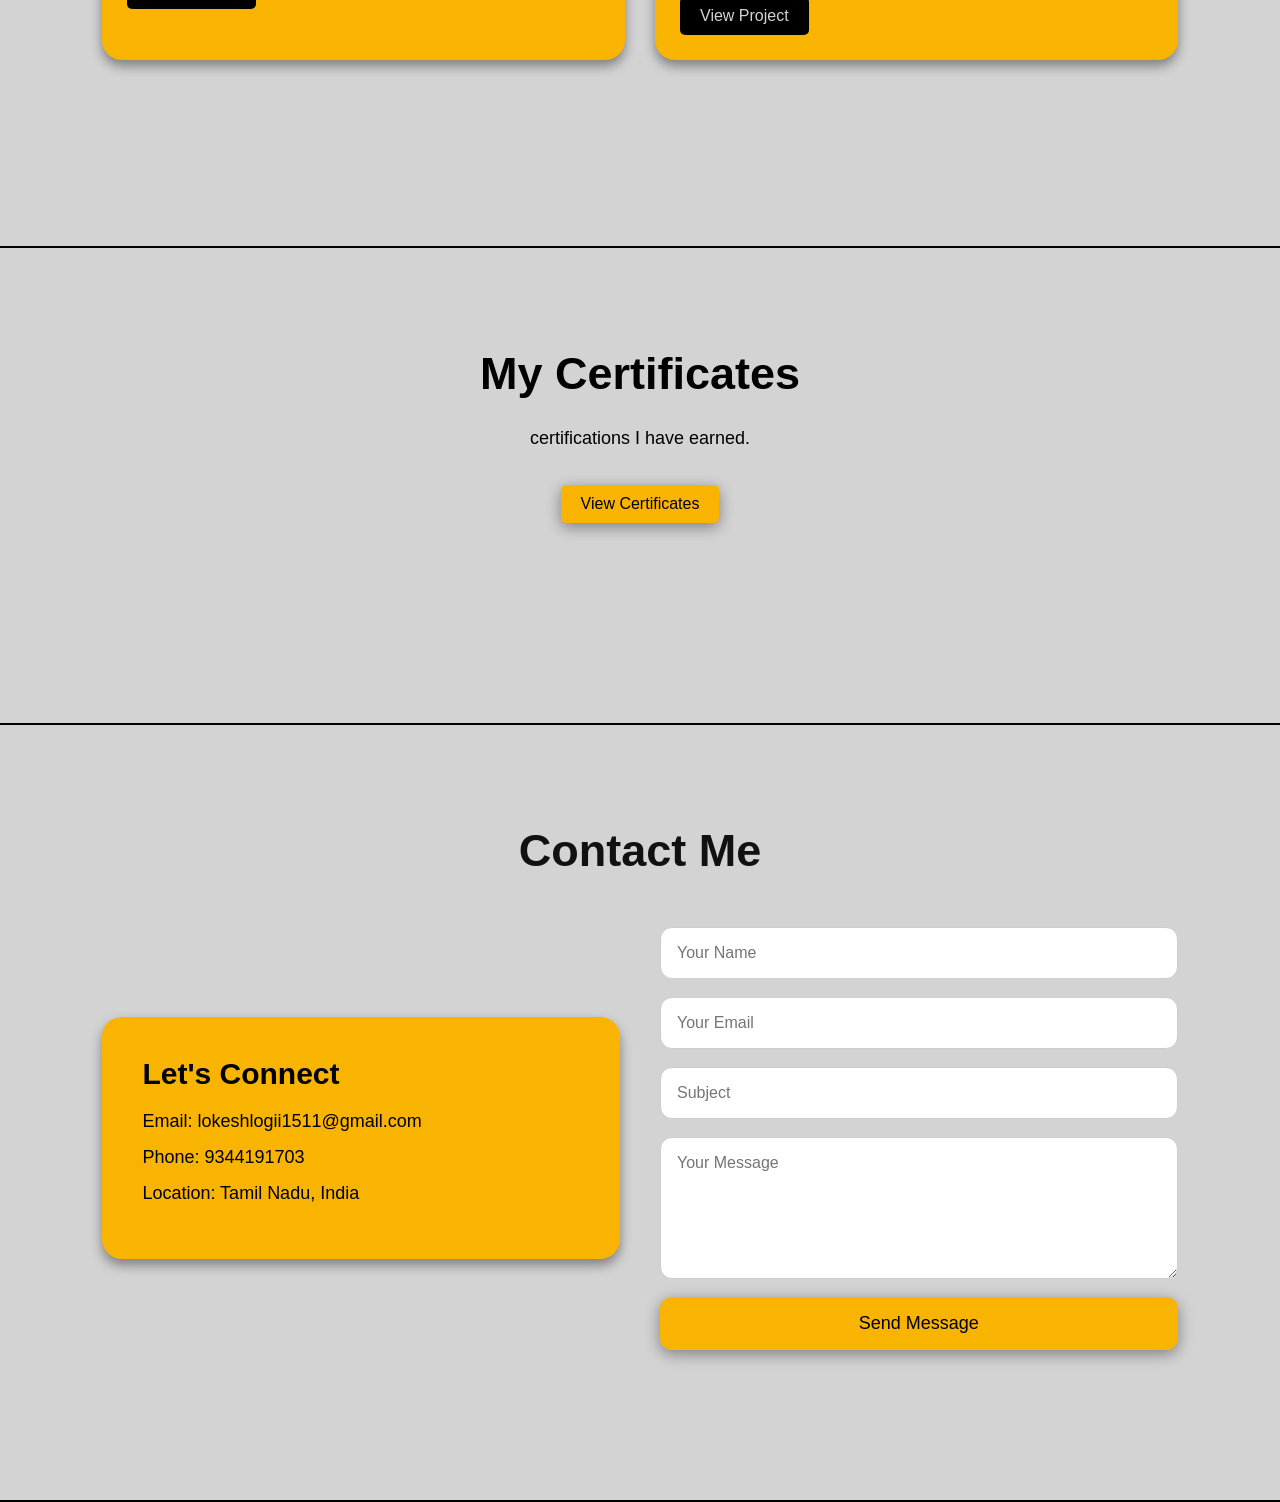
==== commit 6a06a3fd: "up" ====
--- a/index.html
+++ b/index.html
@@ -245,34 +245,47 @@
 
         <form class="contact-form" id="contact-form">
 
-    <input type="text"
-           name="name"
-           id="name"
-           placeholder="Your Name"
-           required>
-
-    <input type="email"
-           name="email"
-           id="email"
-           placeholder="Your Email"
-           required>
-
-    <input type="text"
-           name="subject"
-           placeholder="Subject"
-           required>
-
-    <textarea rows="6"
-              name="message"
-              id="message"
-              placeholder="Your Message"
-              required></textarea>
-
-    <input type="hidden"
-           name="time"
-           id="time">
-
-    <button type="submit">Send Message</button>
+    <input
+        type="text"
+        name="name"
+        id="name"
+        placeholder="Your Name"
+        required
+    >
+
+    <input
+        type="email"
+        name="email"
+        id="email"
+        placeholder="Your Email"
+        required
+    >
+
+    <input
+        type="text"
+        name="subject"
+        id="subject"
+        placeholder="Subject"
+        required
+    >
+
+    <textarea
+        rows="6"
+        name="message"
+        id="message"
+        placeholder="Your Message"
+        required
+    ></textarea>
+
+    <input
+        type="hidden"
+        name="time"
+        id="time"
+    >
+
+    <button type="submit">
+        Send Message
+    </button>
 
 </form>
         <div id="success-msg" style="display:none; color:green; font-size:18px; text-align:center; margin-top:20px;">
